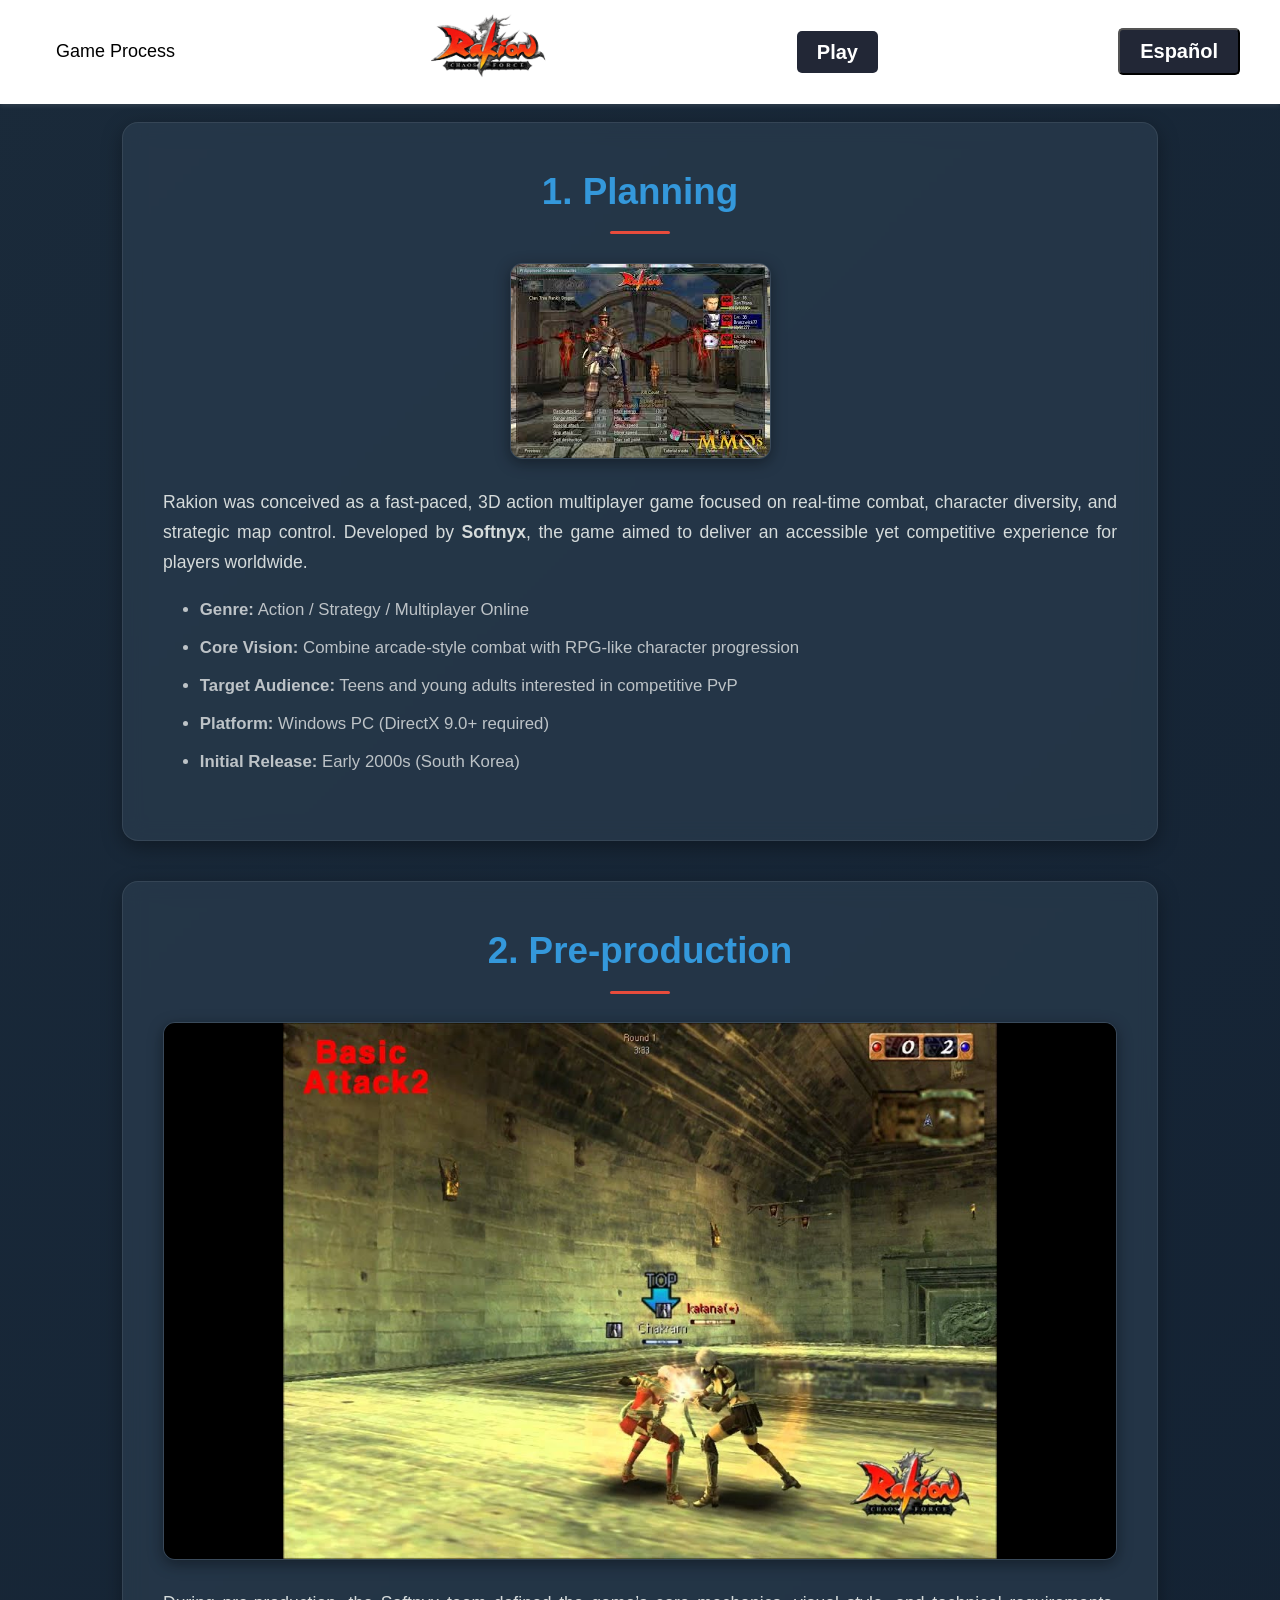
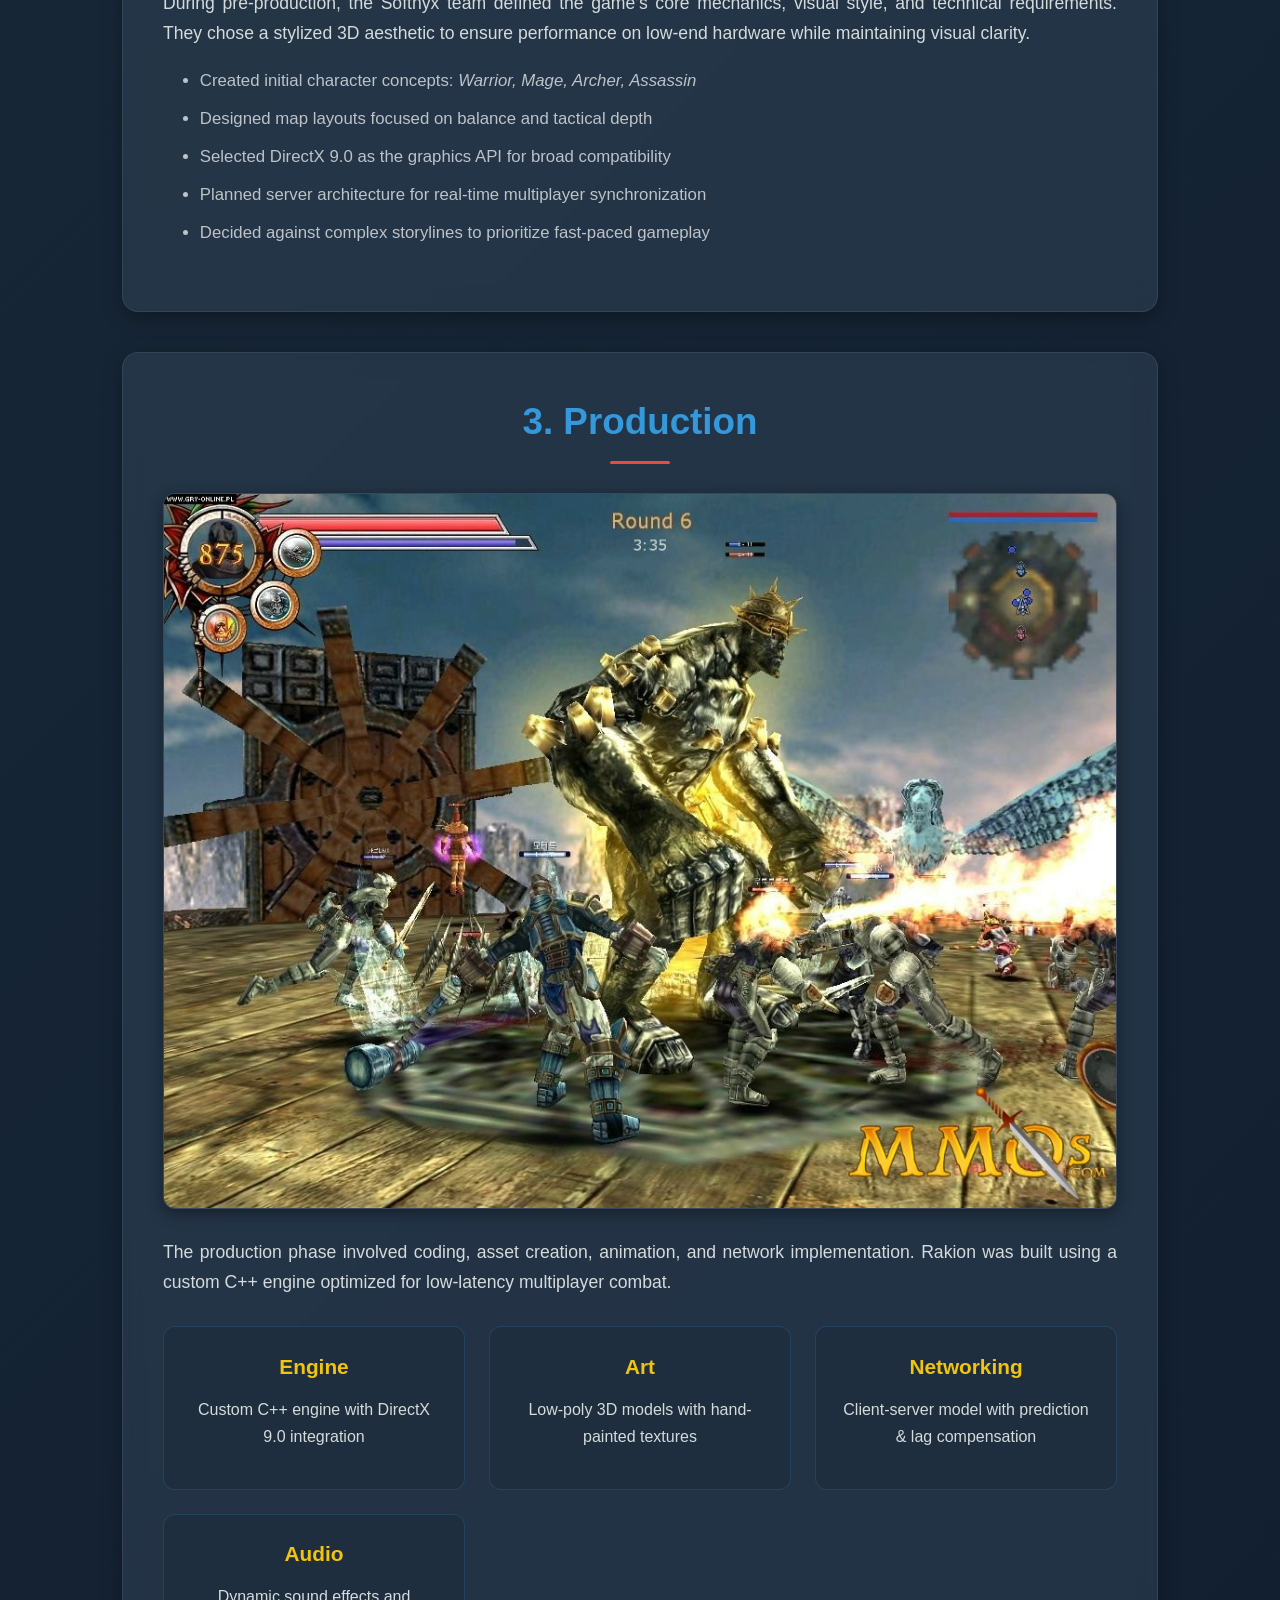
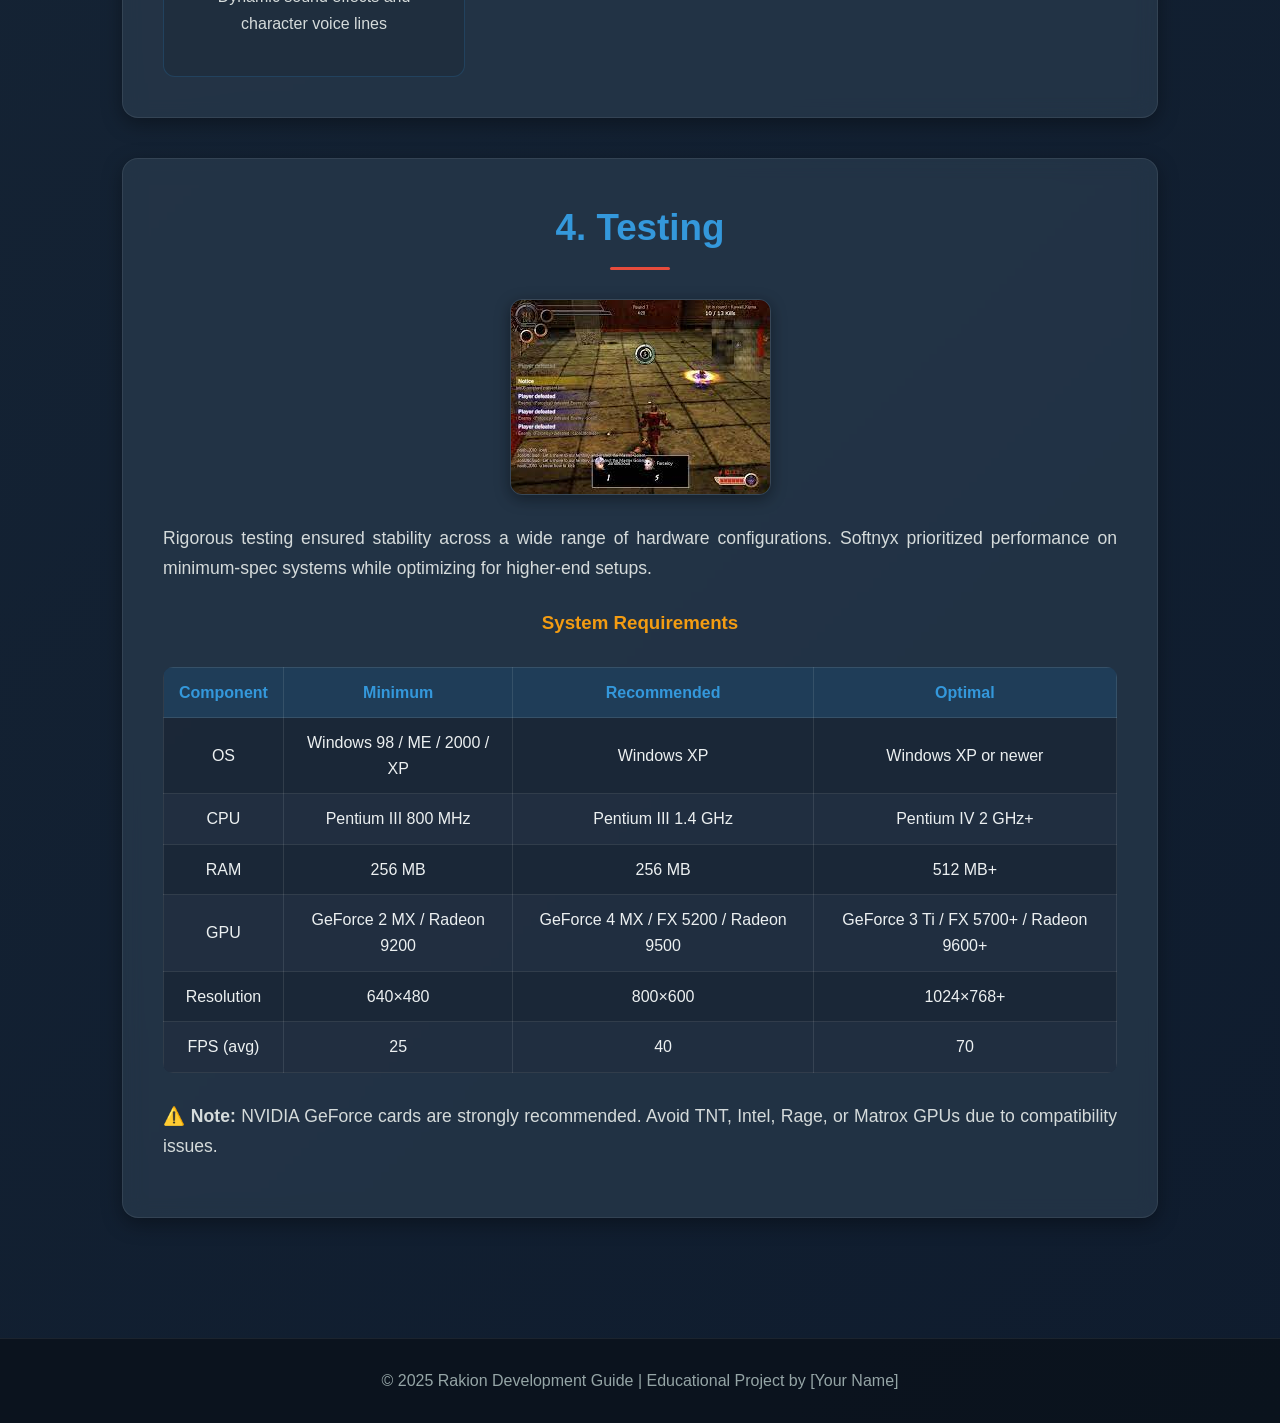
==== index.html @ a1ae02b5 "Enlace de Ingles" ====
<!DOCTYPE html>
<html lang="en">
<head>
    <meta charset="UTF-8" />
    <meta name="viewport" content="width=device-width, initial-scale=1.0" />
    <title>Rakion - Game Development Process</title>
    <link rel="stylesheet" href="css/style.css" />
    <link rel="stylesheet" href="css/nav.css" />
</head>
<body>
    <!-- Navbar will be loaded here -->
    <div id="navbar-container"></div>

    <main>
        <!-- 1. PLANNING -->
        <section id="planning">
            <h2 id="planning-title">1. Planning</h2>
            <img src="images/inicio.jpeg" alt="Rakion Planning Phase" class="section-image">
            <p id="planning-text">
                Rakion was conceived as a fast-paced, 3D action multiplayer game focused on real-time combat, character diversity, and strategic map control. Developed by <strong>Softnyx</strong>, the game aimed to deliver an accessible yet competitive experience for players worldwide.
            </p>
            <ul>
                <li id="genre"><strong>Genre:</strong> Action / Strategy / Multiplayer Online</li>
                <li id="vision"><strong>Core Vision:</strong> Combine arcade-style combat with RPG-like character progression</li>
                <li id="audience"><strong>Target Audience:</strong> Teens and young adults interested in competitive PvP</li>
                <li id="platform"><strong>Platform:</strong> Windows PC (DirectX 9.0+ required)</li>
                <li id="release"><strong>Initial Release:</strong> Early 2000s (South Korea)</li>
            </ul>
        </section>

        <!-- 2. PRE-PRODUCTION -->
        <section id="pre-production">
            <h2 id="preprod-title">2. Pre-production</h2>
            <img src="images/preproduccion.jpg" alt="Rakion Pre-production Art" class="section-image">
            <p id="preprod-text">
                During pre-production, the Softnyx team defined the game’s core mechanics, visual style, and technical requirements. They chose a stylized 3D aesthetic to ensure performance on low-end hardware while maintaining visual clarity.
            </p>
            <ul>
                <li id="preprod-1">Created initial character concepts: <em>Warrior, Mage, Archer, Assassin</em></li>
                <li id="preprod-2">Designed map layouts focused on balance and tactical depth</li>
                <li id="preprod-3">Selected DirectX 9.0 as the graphics API for broad compatibility</li>
                <li id="preprod-4">Planned server architecture for real-time multiplayer synchronization</li>
                <li id="preprod-5">Decided against complex storylines to prioritize fast-paced gameplay</li>
            </ul>
        </section>

        <!-- 3. PRODUCTION -->
        <section id="production">
            <h2 id="production-title">3. Production</h2>
            <img src="images/produccion.jpg" alt="Rakion In-Game Screenshot" class="section-image">
            <p id="production-text">
                The production phase involved coding, asset creation, animation, and network implementation. Rakion was built using a custom C++ engine optimized for low-latency multiplayer combat.
            </p>
            <div class="card-grid">
                <div class="card">
                    <h3 id="engine-title">Engine</h3>
                    <p id="engine-text">Custom C++ engine with DirectX 9.0 integration</p>
                </div>
                <div class="card">
                    <h3 id="art-title">Art</h3>
                    <p id="art-text">Low-poly 3D models with hand-painted textures</p>
                </div>
                <div class="card">
                    <h3 id="net-title">Networking</h3>
                    <p id="net-text">Client-server model with prediction & lag compensation</p>
                </div>
                <div class="card">
                    <h3 id="audio-title">Audio</h3>
                    <p id="audio-text">Dynamic sound effects and character voice lines</p>
                </div>
            </div>
        </section>

        <!-- 4. TESTING -->
        <section id="testing">
            <h2 id="testing-title">4. Testing</h2>
            <img src="images/testing.jpeg" alt="Rakion Testing Phase" class="section-image">
            <p id="testing-text">
                Rigorous testing ensured stability across a wide range of hardware configurations. Softnyx prioritized performance on minimum-spec systems while optimizing for higher-end setups.
            </p>

            <h3 id="sysreq-title" style="text-align: center; margin: 1.5rem 0 1rem; color: #f39c12;">System Requirements</h3>
            <table class="system-table">
                <thead>
                    <tr>
                        <th id="col-component">Component</th>
                        <th id="col-min">Minimum</th>
                        <th id="col-rec">Recommended</th>
                        <th id="col-opt">Optimal</th>
                    </tr>
                </thead>
                <tbody>
                    <tr>
                        <td>OS</td>
                        <td id="os-min">Windows 98 / ME / 2000 / XP</td>
                        <td id="os-rec">Windows XP</td>
                        <td id="os-opt">Windows XP or newer</td>
                    </tr>
                    <tr>
                        <td>CPU</td>
                        <td id="cpu-min">Pentium III 800 MHz</td>
                        <td id="cpu-rec">Pentium III 1.4 GHz</td>
                        <td id="cpu-opt">Pentium IV 2 GHz+</td>
                    </tr>
                    <tr>
                        <td>RAM</td>
                        <td id="ram-min">256 MB</td>
                        <td id="ram-rec">256 MB</td>
                        <td id="ram-opt">512 MB+</td>
                    </tr>
                    <tr>
                        <td>GPU</td>
                        <td id="gpu-min">GeForce 2 MX / Radeon 9200</td>
                        <td id="gpu-rec">GeForce 4 MX / FX 5200 / Radeon 9500</td>
                        <td id="gpu-opt">GeForce 3 Ti / FX 5700+ / Radeon 9600+</td>
                    </tr>
                    <tr>
                        <td>Resolution</td>
                        <td id="res-min">640×480</td>
                        <td id="res-rec">800×600</td>
                        <td id="res-opt">1024×768+</td>
                    </tr>
                    <tr>
                        <td>FPS (avg)</td>
                        <td id="fps-min">25</td>
                        <td id="fps-rec">40</td>
                        <td id="fps-opt">70</td>
                    </tr>
                </tbody>
            </table>

            <p id="note-text" style="margin-top: 1.2rem;">
                ⚠️ <strong>Note:</strong> NVIDIA GeForce cards are strongly recommended. Avoid TNT, Intel, Rage, or Matrox GPUs due to compatibility issues.
            </p>
        </section>
    </main>

    <footer>
        <p id="footer-text">© 2025 Rakion Development Guide | Educational Project by [Your Name]</p>
    </footer>

    <!-- Scripts -->
    <script src="js/load-components.js" defer></script>
    <script src="js/nuevo.js" defer></script>
</body>
</html>
---- css/style.css ----
/* css/style.css */
* {
    margin: 0;
    padding: 0;
    box-sizing: border-box;
}

body {
    font-family: 'Segoe UI', Tahoma, Geneva, Verdana, sans-serif;
    background: linear-gradient(135deg, #1a2a3a 0%, #0f1c2e 100%);
    color: #ecf0f1;
    line-height: 1.6;
    padding-top: 90px; /* Compensa la navbar fija */
}

main {
    max-width: 1100px;
    margin: 0 auto;
    padding: 2rem;
}

/* === Secciones principales === */
section {
    background: rgba(44, 62, 80, 0.65);
    backdrop-filter: blur(10px);
    border-radius: 16px;
    padding: 2.5rem;
    margin-bottom: 2.5rem;
    box-shadow: 0 6px 20px rgba(0, 0, 0, 0.35);
    border: 1px solid rgba(255, 255, 255, 0.08);
    transition: transform 0.3s ease, box-shadow 0.3s ease;
}

section:hover {
    transform: translateY(-6px);
    box-shadow: 0 8px 28px rgba(0, 0, 0, 0.45);
}

section h2 {
    font-size: 2.3rem;
    margin-bottom: 1.5rem;
    color: #3498db;
    text-align: center;
    font-weight: 700;
    position: relative;
}

section h2::after {
    content: '';
    display: block;
    width: 60px;
    height: 3px;
    background: #e74c3c; /* Rojo Rakion */
    margin: 0.6rem auto;
    border-radius: 2px;
}

/* === Texto === */
section p {
    font-size: 1.1rem;
    text-align: justify;
    color: #d5dbdb;
    margin-bottom: 1rem;
    line-height: 1.7;
}

/* === Listas === */
section ul,
section ol {
    margin: 1.2rem 0 1.5rem 1.8rem;
    padding-left: 0.5rem;
}

section li {
    margin-bottom: 0.7rem;
    color: #bdc3c7;
    font-size: 1.05rem;
}

/* === Imágenes dentro de secciones === */
.section-image {
    display: block;
    max-width: 100%;
    height: auto;
    border-radius: 12px;
    margin: 1.8rem auto;
    box-shadow: 0 4px 15px rgba(0, 0, 0, 0.4);
    border: 1px solid rgba(255, 255, 255, 0.1);
}

/* Centrar imágenes en móviles */
@media (max-width: 600px) {
    .section-image {
        margin: 1.5rem 0;
    }
}

/* === Tarjetas (cards) para Testing, Production, etc. === */
.card-grid {
    display: grid;
    grid-template-columns: repeat(auto-fit, minmax(280px, 1fr));
    gap: 1.5rem;
    margin-top: 1.8rem;
}

.card {
    background: rgba(30, 45, 60, 0.7);
    border-radius: 12px;
    padding: 1.4rem;
    text-align: center;
    border: 1px solid rgba(52, 152, 219, 0.2);
    transition: all 0.3s ease;
}

.card:hover {
    transform: scale(1.03);
    background: rgba(35, 52, 70, 0.8);
    border-color: rgba(231, 76, 60, 0.4);
}

.card h3 {
    color: #f1c40f;
    margin-bottom: 0.8rem;
    font-size: 1.3rem;
}

.card p {
    font-size: 1rem;
    text-align: center;
}

/* === Tablas (para System Requirements) === */
.system-table {
    width: 100%;
    border-collapse: collapse;
    margin: 1.8rem 0;
    background: rgba(25, 35, 50, 0.7);
    border-radius: 10px;
    overflow: hidden;
}

.system-table th,
.system-table td {
    padding: 12px 15px;
    text-align: center;
    border: 1px solid rgba(255, 255, 255, 0.1);
}

.system-table th {
    background: rgba(52, 152, 219, 0.2);
    color: #3498db;
    font-weight: 600;
}

.system-table tr:nth-child(even) {
    background: rgba(40, 55, 75, 0.5);
}

/* === Footer === */
footer {
    text-align: center;
    padding: 1.8rem;
    background: rgba(10, 18, 28, 0.9);
    color: #95a5a6;
    margin-top: 3rem;
    border-top: 1px solid rgba(255, 255, 255, 0.07);
    font-size: 1rem;
}

/* === Responsive === */
@media (max-width: 768px) {
    body {
        padding-top: 100px;
    }

    main {
        padding: 1.3rem;
    }

    section {
        padding: 1.8rem;
    }

    section h2 {
        font-size: 1.9rem;
    }

    .card-grid {
        grid-template-columns: 1fr;
    }
}
---- css/nav.css ----
/* css/nav.css */
.navbar {
    display: flex;
    justify-content: space-between;
    align-items: center;
    padding: 0.5rem 2.5rem;
    background-color: #ffffff; /* smoke white */
    color: #585454; /* black text */
    position: fixed;
    top: 0;
    width: 100%;
    z-index: 1000;
    box-sizing: border-box;
    box-shadow: 0 2px 5px rgba(255, 255, 255, 0.1);
}

/* Logo centered, slightly bigger but not too tall */
.navbar .logo img {
    height: 80px;
    width: auto;
    max-width: 160px;
}

/* Dropdown menu on the left */
.dropdown {
    position: relative;
    display: inline-block;
}

.dropbtn {
    background-color: transparent;
    color: #000;
    padding: 10px 16px;
    font-size: 18px;
    border: none;
    cursor: pointer;
    font-weight: 500;
    border-radius: 4px;
    transition: background 0.3s, color 0.3s;
}

.dropbtn:hover {
    background-color: #e0e0e0; /* light gray */
}

/* Dropdown content */
.dropdown-content {
    display: none;
    position: absolute;
    background-color: #d6d6d6; /* medium gray */
    min-width: 200px;
    box-shadow: 0px 8px 16px rgba(0,0,0,0.2);
    z-index: 1001;
    border-radius: 4px;
    top: 100%;
    left: 0;
}

.dropdown-content a {
    color: #000;
    padding: 12px 16px;
    text-decoration: none;
    display: block;
    text-align: left;
    transition: background 0.2s;
}

.dropdown-content a:hover {
    background-color: #bfbfbf; /* darker gray */
}

.dropdown:hover .dropdown-content {
    display: block;
}

/* Play button on the right */
.nav-right .btn-jugar {
    background-color: rgb(34, 39, 54);
    color: rgb(255, 255, 255);
    padding: 10px 20px;
    text-decoration: none;
    font-size: 20px;
    border-radius: 5px;
    font-weight: bold;
    transition: all 0.3s;
}

.nav-right .btn-jugar:hover {
    background-color: rgb(199, 214, 144);
    color: black;
    text-decoration: none;
}

/* Prevent content from being hidden under the fixed navbar */
body {
    padding-top: 90px; /* Adjusted to fit new logo height */
}
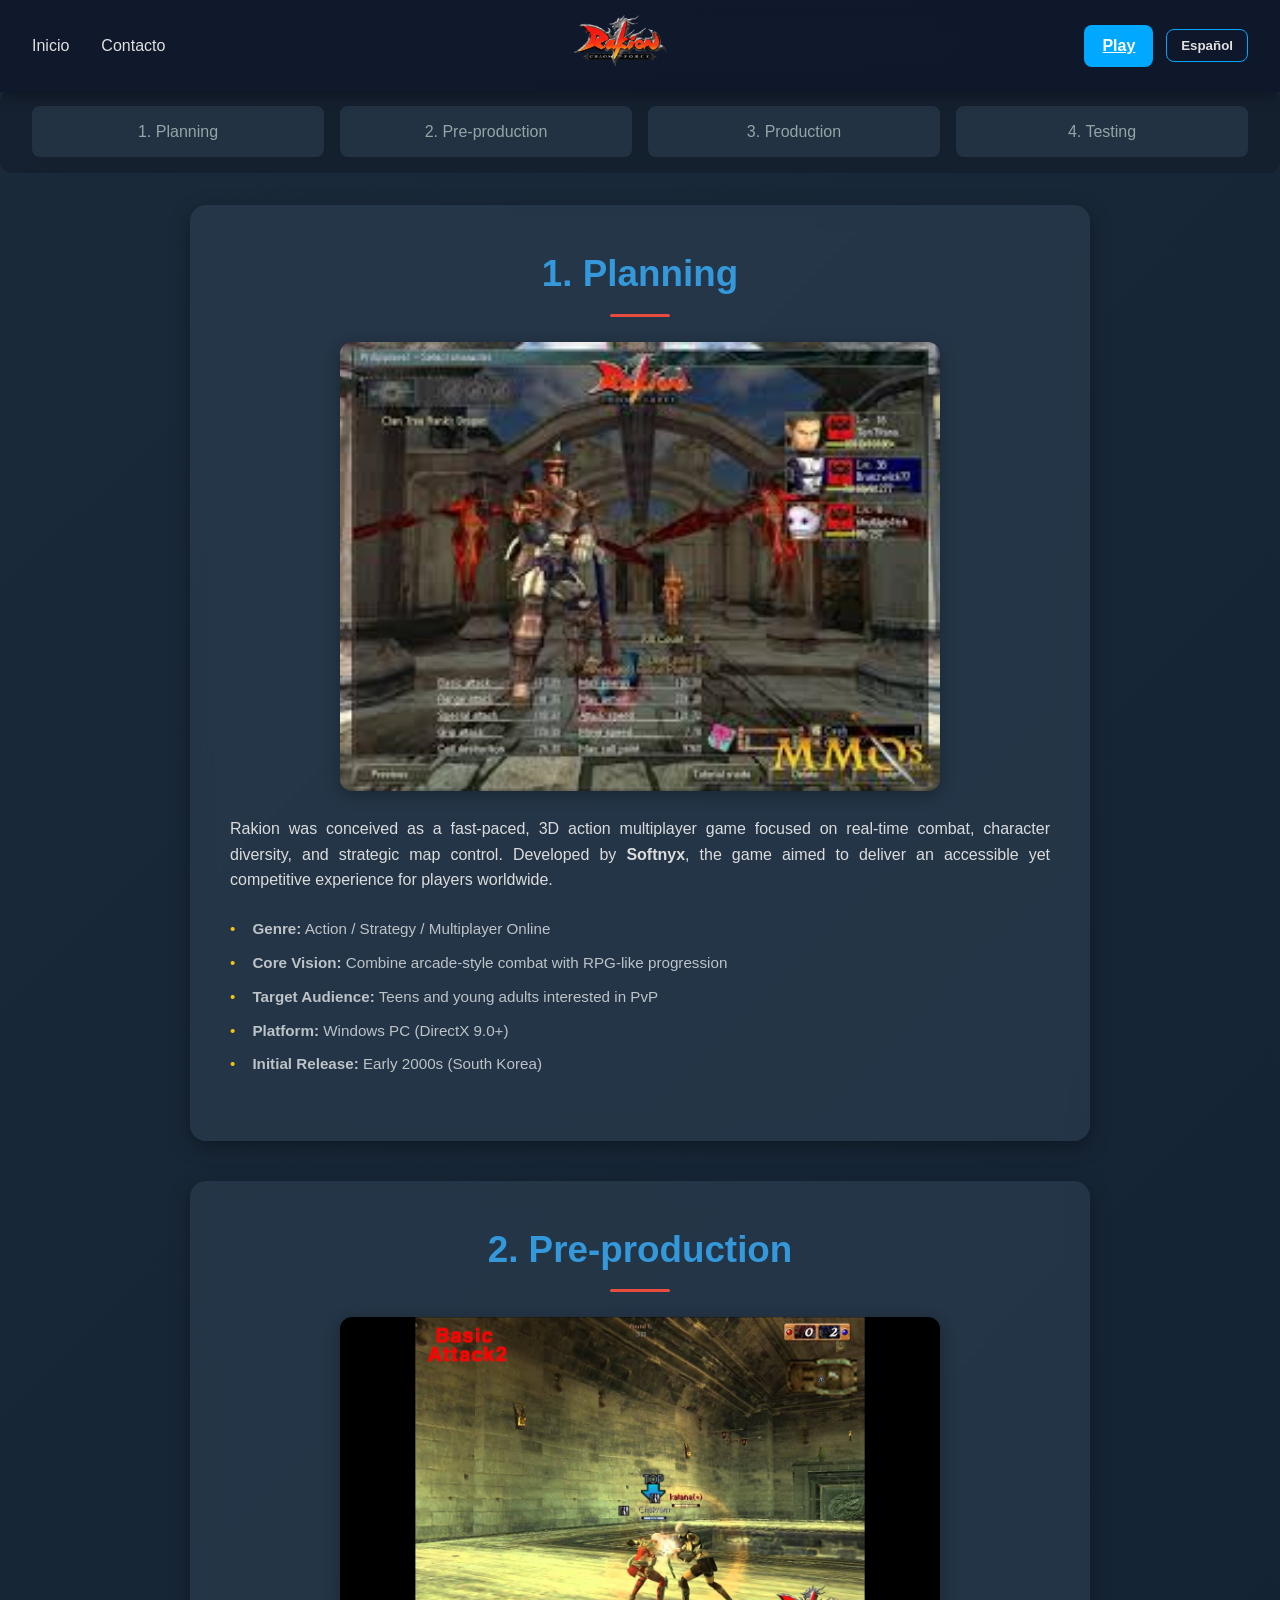
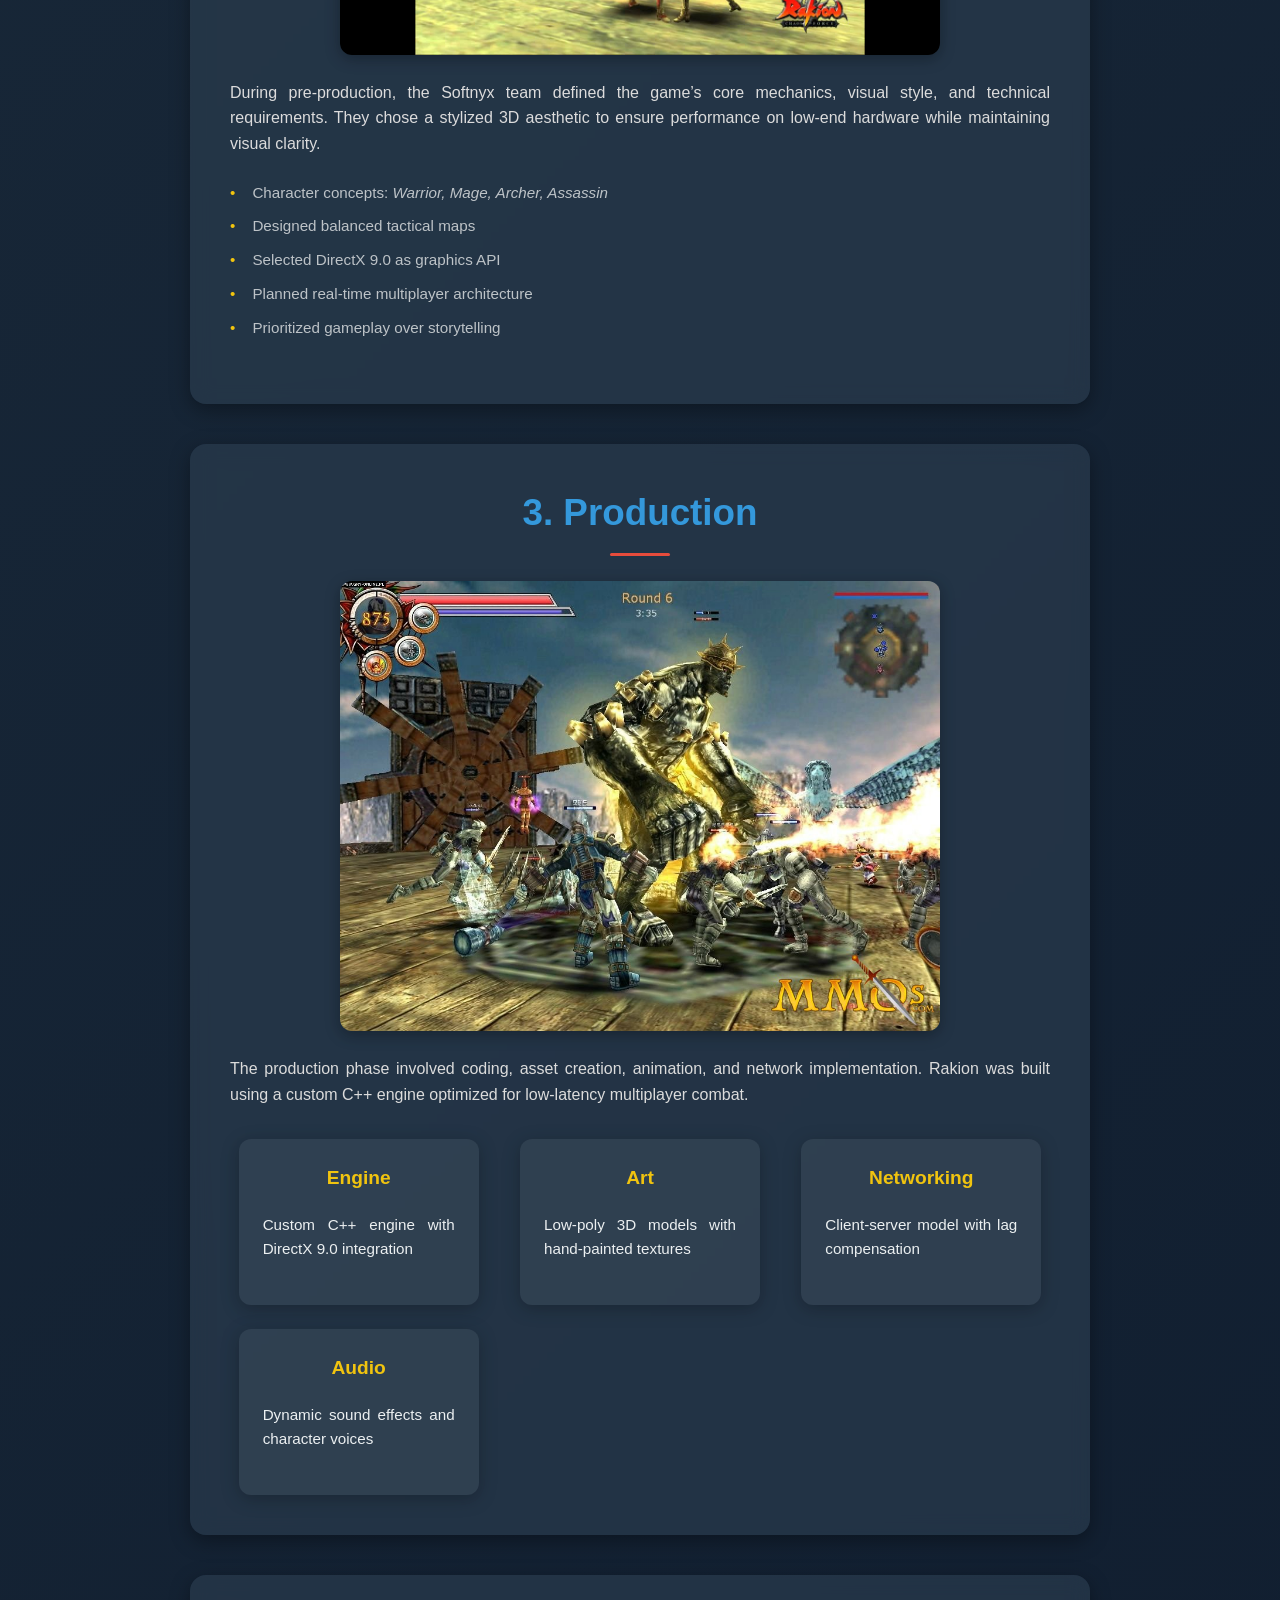
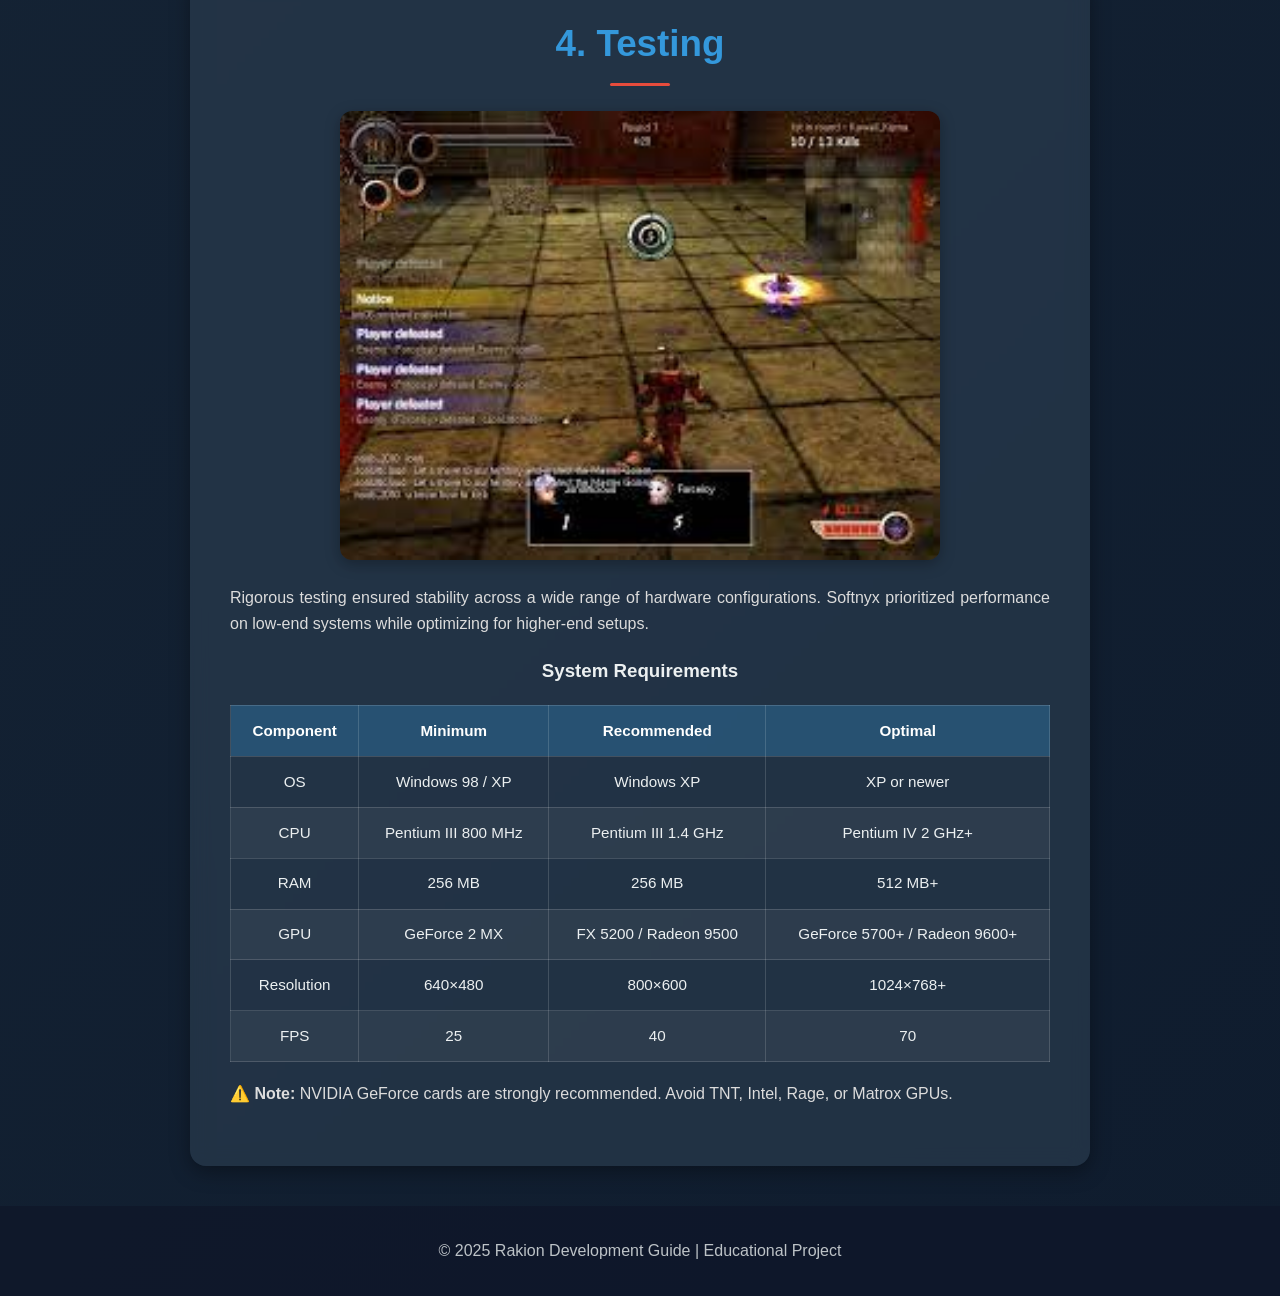
==== commit 0718cda1: "Actualización: se agregaron nuevos archivos y mejoras en la navbar y traducción" ====
--- a/index.html
+++ b/index.html
@@ -1,146 +1,158 @@
 <!DOCTYPE html>
 <html lang="en">
 <head>
-    <meta charset="UTF-8" />
-    <meta name="viewport" content="width=device-width, initial-scale=1.0" />
-    <title>Rakion - Game Development Process</title>
-    <link rel="stylesheet" href="css/style.css" />
-    <link rel="stylesheet" href="css/nav.css" />
+  <meta charset="UTF-8" />
+  <meta name="viewport" content="width=device-width, initial-scale=1.0" />
+  <title>Rakion - Game Development Process</title>
+  <link rel="stylesheet" href="css/nav.css" />
+  <link rel="stylesheet" href="css/style.css" />
 </head>
 <body>
-    <!-- Navbar will be loaded here -->
-    <div id="navbar-container"></div>
+  <!-- Navbar cargada dinámicamente -->
+  <div id="navbar-container"></div>
 
-    <main>
-        <!-- 1. PLANNING -->
-        <section id="planning">
-            <h2 id="planning-title">1. Planning</h2>
-            <img src="images/inicio.jpeg" alt="Rakion Planning Phase" class="section-image">
-            <p id="planning-text">
-                Rakion was conceived as a fast-paced, 3D action multiplayer game focused on real-time combat, character diversity, and strategic map control. Developed by <strong>Softnyx</strong>, the game aimed to deliver an accessible yet competitive experience for players worldwide.
-            </p>
-            <ul>
-                <li id="genre"><strong>Genre:</strong> Action / Strategy / Multiplayer Online</li>
-                <li id="vision"><strong>Core Vision:</strong> Combine arcade-style combat with RPG-like character progression</li>
-                <li id="audience"><strong>Target Audience:</strong> Teens and young adults interested in competitive PvP</li>
-                <li id="platform"><strong>Platform:</strong> Windows PC (DirectX 9.0+ required)</li>
-                <li id="release"><strong>Initial Release:</strong> Early 2000s (South Korea)</li>
-            </ul>
-        </section>
+  <main>
+    <!-- TIMELINE -->
+    <div class="timeline">
+      <div class="step" data-target="#planning">1. Planning</div>
+      <div class="step" data-target="#pre-production">2. Pre-production</div>
+      <div class="step" data-target="#production">3. Production</div>
+      <div class="step" data-target="#testing">4. Testing</div>
+    </div>
 
-        <!-- 2. PRE-PRODUCTION -->
-        <section id="pre-production">
-            <h2 id="preprod-title">2. Pre-production</h2>
-            <img src="images/preproduccion.jpg" alt="Rakion Pre-production Art" class="section-image">
-            <p id="preprod-text">
-                During pre-production, the Softnyx team defined the game’s core mechanics, visual style, and technical requirements. They chose a stylized 3D aesthetic to ensure performance on low-end hardware while maintaining visual clarity.
-            </p>
-            <ul>
-                <li id="preprod-1">Created initial character concepts: <em>Warrior, Mage, Archer, Assassin</em></li>
-                <li id="preprod-2">Designed map layouts focused on balance and tactical depth</li>
-                <li id="preprod-3">Selected DirectX 9.0 as the graphics API for broad compatibility</li>
-                <li id="preprod-4">Planned server architecture for real-time multiplayer synchronization</li>
-                <li id="preprod-5">Decided against complex storylines to prioritize fast-paced gameplay</li>
-            </ul>
-        </section>
+    <!-- 1. PLANNING -->
+    <section id="planning">
+      <h2 id="planning-title">1. Planning</h2>
+      <img src="images/inicio.jpeg" alt="Rakion Planning Phase" class="section-image">
+      <p id="planning-text">
+        Rakion was conceived as a fast-paced, 3D action multiplayer game focused on real-time combat,
+        character diversity, and strategic map control. Developed by <strong>Softnyx</strong>, the game
+        aimed to deliver an accessible yet competitive experience for players worldwide.
+      </p>
+      <ul>
+        <li id="genre"><strong>Genre:</strong> Action / Strategy / Multiplayer Online</li>
+        <li id="vision"><strong>Core Vision:</strong> Combine arcade-style combat with RPG-like progression</li>
+        <li id="audience"><strong>Target Audience:</strong> Teens and young adults interested in PvP</li>
+        <li id="platform"><strong>Platform:</strong> Windows PC (DirectX 9.0+)</li>
+        <li id="release"><strong>Initial Release:</strong> Early 2000s (South Korea)</li>
+      </ul>
+    </section>
 
-        <!-- 3. PRODUCTION -->
-        <section id="production">
-            <h2 id="production-title">3. Production</h2>
-            <img src="images/produccion.jpg" alt="Rakion In-Game Screenshot" class="section-image">
-            <p id="production-text">
-                The production phase involved coding, asset creation, animation, and network implementation. Rakion was built using a custom C++ engine optimized for low-latency multiplayer combat.
-            </p>
-            <div class="card-grid">
-                <div class="card">
-                    <h3 id="engine-title">Engine</h3>
-                    <p id="engine-text">Custom C++ engine with DirectX 9.0 integration</p>
-                </div>
-                <div class="card">
-                    <h3 id="art-title">Art</h3>
-                    <p id="art-text">Low-poly 3D models with hand-painted textures</p>
-                </div>
-                <div class="card">
-                    <h3 id="net-title">Networking</h3>
-                    <p id="net-text">Client-server model with prediction & lag compensation</p>
-                </div>
-                <div class="card">
-                    <h3 id="audio-title">Audio</h3>
-                    <p id="audio-text">Dynamic sound effects and character voice lines</p>
-                </div>
-            </div>
-        </section>
+    <!-- 2. PRE-PRODUCTION -->
+    <section id="pre-production">
+      <h2 id="preprod-title">2. Pre-production</h2>
+      <img src="images/preproduccion.jpg" alt="Rakion Pre-production Art" class="section-image">
+      <p id="preprod-text">
+        During pre-production, the Softnyx team defined the game’s core mechanics, visual style,
+        and technical requirements. They chose a stylized 3D aesthetic to ensure performance
+        on low-end hardware while maintaining visual clarity.
+      </p>
+      <ul>
+        <li id="preprod-1">Character concepts: <em>Warrior, Mage, Archer, Assassin</em></li>
+        <li id="preprod-2">Designed balanced tactical maps</li>
+        <li id="preprod-3">Selected DirectX 9.0 as graphics API</li>
+        <li id="preprod-4">Planned real-time multiplayer architecture</li>
+        <li id="preprod-5">Prioritized gameplay over storytelling</li>
+      </ul>
+    </section>
 
-        <!-- 4. TESTING -->
-        <section id="testing">
-            <h2 id="testing-title">4. Testing</h2>
-            <img src="images/testing.jpeg" alt="Rakion Testing Phase" class="section-image">
-            <p id="testing-text">
-                Rigorous testing ensured stability across a wide range of hardware configurations. Softnyx prioritized performance on minimum-spec systems while optimizing for higher-end setups.
-            </p>
+    <!-- 3. PRODUCTION -->
+    <section id="production">
+      <h2 id="production-title">3. Production</h2>
+      <img src="images/produccion.jpg" alt="Rakion In-Game Screenshot" class="section-image">
+      <p id="production-text">
+        The production phase involved coding, asset creation, animation, and network implementation.
+        Rakion was built using a custom C++ engine optimized for low-latency multiplayer combat.
+      </p>
+      <div class="card-grid">
+        <div class="card">
+          <h3 id="engine-title">Engine</h3>
+          <p id="engine-text">Custom C++ engine with DirectX 9.0 integration</p>
+        </div>
+        <div class="card">
+          <h3 id="art-title">Art</h3>
+          <p id="art-text">Low-poly 3D models with hand-painted textures</p>
+        </div>
+        <div class="card">
+          <h3 id="net-title">Networking</h3>
+          <p id="net-text">Client-server model with lag compensation</p>
+        </div>
+        <div class="card">
+          <h3 id="audio-title">Audio</h3>
+          <p id="audio-text">Dynamic sound effects and character voices</p>
+        </div>
+      </div>
+    </section>
 
-            <h3 id="sysreq-title" style="text-align: center; margin: 1.5rem 0 1rem; color: #f39c12;">System Requirements</h3>
-            <table class="system-table">
-                <thead>
-                    <tr>
-                        <th id="col-component">Component</th>
-                        <th id="col-min">Minimum</th>
-                        <th id="col-rec">Recommended</th>
-                        <th id="col-opt">Optimal</th>
-                    </tr>
-                </thead>
-                <tbody>
-                    <tr>
-                        <td>OS</td>
-                        <td id="os-min">Windows 98 / ME / 2000 / XP</td>
-                        <td id="os-rec">Windows XP</td>
-                        <td id="os-opt">Windows XP or newer</td>
-                    </tr>
-                    <tr>
-                        <td>CPU</td>
-                        <td id="cpu-min">Pentium III 800 MHz</td>
-                        <td id="cpu-rec">Pentium III 1.4 GHz</td>
-                        <td id="cpu-opt">Pentium IV 2 GHz+</td>
-                    </tr>
-                    <tr>
-                        <td>RAM</td>
-                        <td id="ram-min">256 MB</td>
-                        <td id="ram-rec">256 MB</td>
-                        <td id="ram-opt">512 MB+</td>
-                    </tr>
-                    <tr>
-                        <td>GPU</td>
-                        <td id="gpu-min">GeForce 2 MX / Radeon 9200</td>
-                        <td id="gpu-rec">GeForce 4 MX / FX 5200 / Radeon 9500</td>
-                        <td id="gpu-opt">GeForce 3 Ti / FX 5700+ / Radeon 9600+</td>
-                    </tr>
-                    <tr>
-                        <td>Resolution</td>
-                        <td id="res-min">640×480</td>
-                        <td id="res-rec">800×600</td>
-                        <td id="res-opt">1024×768+</td>
-                    </tr>
-                    <tr>
-                        <td>FPS (avg)</td>
-                        <td id="fps-min">25</td>
-                        <td id="fps-rec">40</td>
-                        <td id="fps-opt">70</td>
-                    </tr>
-                </tbody>
-            </table>
+    <!-- 4. TESTING -->
+    <section id="testing">
+      <h2 id="testing-title">4. Testing</h2>
+      <img src="images/testing.jpeg" alt="Rakion Testing Phase" class="section-image">
+      <p id="testing-text">
+        Rigorous testing ensured stability across a wide range of hardware configurations.
+        Softnyx prioritized performance on low-end systems while optimizing for higher-end setups.
+      </p>
 
-            <p id="note-text" style="margin-top: 1.2rem;">
-                ⚠️ <strong>Note:</strong> NVIDIA GeForce cards are strongly recommended. Avoid TNT, Intel, Rage, or Matrox GPUs due to compatibility issues.
-            </p>
-        </section>
-    </main>
+      <h3 id="sysreq-title">System Requirements</h3>
+      <table class="system-table">
+        <thead>
+          <tr>
+            <th id="col-component">Component</th>
+            <th id="col-min">Minimum</th>
+            <th id="col-rec">Recommended</th>
+            <th id="col-opt">Optimal</th>
+          </tr>
+        </thead>
+        <tbody>
+          <tr><td>OS</td><td>Windows 98 / XP</td><td>Windows XP</td><td>XP or newer</td></tr>
+          <tr><td>CPU</td><td>Pentium III 800 MHz</td><td>Pentium III 1.4 GHz</td><td>Pentium IV 2 GHz+</td></tr>
+          <tr><td>RAM</td><td>256 MB</td><td>256 MB</td><td>512 MB+</td></tr>
+          <tr><td>GPU</td><td>GeForce 2 MX</td><td>FX 5200 / Radeon 9500</td><td>GeForce 5700+ / Radeon 9600+</td></tr>
+          <tr><td>Resolution</td><td>640×480</td><td>800×600</td><td>1024×768+</td></tr>
+          <tr><td>FPS</td><td>25</td><td>40</td><td>70</td></tr>
+        </tbody>
+      </table>
 
-    <footer>
-        <p id="footer-text">© 2025 Rakion Development Guide | Educational Project by [Your Name]</p>
-    </footer>
+      <p id="note-text">
+        ⚠️ <strong>Note:</strong> NVIDIA GeForce cards are strongly recommended. Avoid TNT, Intel, Rage, or Matrox GPUs.
+      </p>
+    </section>
+  </main>
 
-    <!-- Scripts -->
-    <script src="js/load-components.js" defer></script>
-    <script src="js/nuevo.js" defer></script>
+  <footer>
+    <p id="footer-text">© 2025 Rakion Development Guide | Educational Project</p>
+  </footer>
+
+  <!-- Scripts -->
+  <script src="js/timeline-scroll.js" defer></script>
+
+  <!-- Carga del navbar -->
+  <script>
+    document.addEventListener("DOMContentLoaded", () => {
+      fetch("nav.html")
+        .then(res => res.text())
+        .then(html => {
+          document.getElementById("navbar-container").innerHTML = html;
+          // 🔥 Importante: lanzar evento personalizado
+          document.dispatchEvent(new Event("navbarLoaded"));
+        })
+        .then(() => {
+          document.querySelectorAll(".step").forEach(step => {
+            step.addEventListener("click", () => {
+              const target = document.querySelector(step.dataset.target);
+              if (target) {
+                window.scrollTo({
+                  top: target.offsetTop - 80,
+                  behavior: "smooth"
+                });
+              }
+            });
+          });
+        });
+    });
+  </script>
+
+  <!-- Traductor -->
+  <script src="js/nuevo.js" defer></script>
 </body>
 </html>
--- a/css/nav.css
+++ b/css/nav.css
@@ -1,97 +1,80 @@
-/* css/nav.css */
 .navbar {
     display: flex;
     justify-content: space-between;
     align-items: center;
-    padding: 0.5rem 2.5rem;
-    background-color: #ffffff; /* smoke white */
-    color: #585454; /* black text */
+    padding: 0.6rem 2rem;
+    background-color: rgba(15, 23, 42, 0.85);
+    backdrop-filter: blur(12px);
     position: fixed;
     top: 0;
     width: 100%;
     z-index: 1000;
-    box-sizing: border-box;
-    box-shadow: 0 2px 5px rgba(255, 255, 255, 0.1);
+    box-shadow: 0 2px 15px rgba(0, 0, 0, 0.4);
 }
 
-/* Logo centered, slightly bigger but not too tall */
-.navbar .logo img {
-    height: 80px;
+.logo img {
+    height: 65px;
     width: auto;
-    max-width: 160px;
 }
 
-/* Dropdown menu on the left */
-.dropdown {
-    position: relative;
-    display: inline-block;
+.nav-links {
+    display: flex;
+    gap: 2rem;
+    list-style: none;
 }
 
-.dropbtn {
-    background-color: transparent;
-    color: #000;
-    padding: 10px 16px;
-    font-size: 18px;
-    border: none;
-    cursor: pointer;
+.nav-links a {
+    color: #e0e0e0;
+    text-decoration: none;
     font-weight: 500;
-    border-radius: 4px;
-    transition: background 0.3s, color 0.3s;
+    font-size: 1rem;
+    transition: color 0.3s ease;
 }
 
-.dropbtn:hover {
-    background-color: #e0e0e0; /* light gray */
+.nav-links a:hover {
+    color: #00a8ff;
 }
 
-/* Dropdown content */
-.dropdown-content {
-    display: none;
-    position: absolute;
-    background-color: #d6d6d6; /* medium gray */
-    min-width: 200px;
-    box-shadow: 0px 8px 16px rgba(0,0,0,0.2);
-    z-index: 1001;
-    border-radius: 4px;
-    top: 100%;
-    left: 0;
+.nav-right {
+    display: flex;
+    align-items: center;
+    gap: 0.8rem;
 }
 
-.dropdown-content a {
-    color: #000;
-    padding: 12px 16px;
-    text-decoration: none;
-    display: block;
-    text-align: left;
-    transition: background 0.2s;
+.btn-jugar {
+    background-color: #00a8ff;
+    color: #fff;
+    padding: 8px 18px;
+    border: none;
+    border-radius: 8px;
+    font-weight: 600;
+    cursor: pointer;
+    transition: background 0.3s ease, transform 0.3s ease;
 }
 
-.dropdown-content a:hover {
-    background-color: #bfbfbf; /* darker gray */
+.btn-jugar:hover {
+    background-color: #f1c40f;
+    color: #000;
+    transform: translateY(-2px);
 }
 
-.dropdown:hover .dropdown-content {
-    display: block;
+/* Botón de idioma */
+.btn-lang {
+    background: transparent;
+    border: 1.5px solid #00a8ff;
+    color: #e0e0e0;
+    padding: 8px 14px;
+    border-radius: 8px;
+    font-weight: 600;
+    cursor: pointer;
+    transition: all 0.3s ease;
 }
 
-/* Play button on the right */
-.nav-right .btn-jugar {
-    background-color: rgb(34, 39, 54);
-    color: rgb(255, 255, 255);
-    padding: 10px 20px;
-    text-decoration: none;
-    font-size: 20px;
-    border-radius: 5px;
-    font-weight: bold;
-    transition: all 0.3s;
+.btn-lang:hover {
+    background-color: #00a8ff;
+    color: #000;
 }
 
-.nav-right .btn-jugar:hover {
-    background-color: rgb(199, 214, 144);
-    color: black;
-    text-decoration: none;
+body {
+    padding-top: 90px;
 }
-
-/* Prevent content from being hidden under the fixed navbar */
-body {
-    padding-top: 90px; /* Adjusted to fit new logo height */
-}
--- a/css/style.css
+++ b/css/style.css
@@ -1,8 +1,8 @@
-/* css/style.css */
-* {
-    margin: 0;
-    padding: 0;
-    box-sizing: border-box;
+/* === BASE === */
+* { 
+    margin: 0; 
+    padding: 0; 
+    box-sizing: border-box; 
 }
 
 body {
@@ -10,16 +10,39 @@
     background: linear-gradient(135deg, #1a2a3a 0%, #0f1c2e 100%);
     color: #ecf0f1;
     line-height: 1.6;
-    padding-top: 90px; /* Compensa la navbar fija */
-}
-
-main {
-    max-width: 1100px;
-    margin: 0 auto;
-    padding: 2rem;
-}
-
-/* === Secciones principales === */
+    scroll-behavior: smooth;
+    padding-top: 90px;
+}
+
+/* === TIMELINE === */
+.timeline {
+    display: flex;
+    justify-content: space-between;
+    gap: 1rem;
+    background: rgba(20, 30, 45, 0.8);
+    border-radius: 12px;
+    padding: 1rem 2rem;
+    margin-bottom: 2rem;
+}
+
+.timeline .step {
+    flex: 1;
+    text-align: center;
+    background: rgba(44, 62, 80, 0.6);
+    padding: 0.8rem;
+    border-radius: 8px;
+    color: #95a5a6;
+    transition: all 0.3s;
+}
+
+.timeline .step.active, 
+.timeline .step:hover {
+    background: #3498db;
+    color: #fff;
+    transform: scale(1.05);
+}
+
+/* === SECTION CONTAINER === */
 section {
     background: rgba(44, 62, 80, 0.65);
     backdrop-filter: blur(10px);
@@ -27,22 +50,29 @@
     padding: 2.5rem;
     margin-bottom: 2.5rem;
     box-shadow: 0 6px 20px rgba(0, 0, 0, 0.35);
-    border: 1px solid rgba(255, 255, 255, 0.08);
-    transition: transform 0.3s ease, box-shadow 0.3s ease;
-}
-
-section:hover {
-    transform: translateY(-6px);
-    box-shadow: 0 8px 28px rgba(0, 0, 0, 0.45);
-}
-
+    opacity: 0;
+    transform: translateY(30px);
+    animation: fadeUp 0.8s forwards;
+    text-align: center;
+    max-width: 900px;
+    margin-left: auto;
+    margin-right: auto;
+}
+
+@keyframes fadeUp {
+    to {
+        opacity: 1;
+        transform: translateY(0);
+    }
+}
+
+/* === TITULOS === */
 section h2 {
     font-size: 2.3rem;
-    margin-bottom: 1.5rem;
     color: #3498db;
     text-align: center;
     font-weight: 700;
-    position: relative;
+    margin-bottom: 1rem;
 }
 
 section h2::after {
@@ -50,142 +80,182 @@
     display: block;
     width: 60px;
     height: 3px;
-    background: #e74c3c; /* Rojo Rakion */
+    background: #e74c3c;
     margin: 0.6rem auto;
     border-radius: 2px;
 }
 
-/* === Texto === */
-section p {
-    font-size: 1.1rem;
-    text-align: justify;
-    color: #d5dbdb;
-    margin-bottom: 1rem;
-    line-height: 1.7;
-}
-
-/* === Listas === */
-section ul,
-section ol {
-    margin: 1.2rem 0 1.5rem 1.8rem;
-    padding-left: 0.5rem;
-}
-
-section li {
-    margin-bottom: 0.7rem;
-    color: #bdc3c7;
-    font-size: 1.05rem;
-}
-
-/* === Imágenes dentro de secciones === */
+/* === IMÁGENES === */
 .section-image {
     display: block;
-    max-width: 100%;
+    margin: 25px auto;
+    max-width: 600px;
+    width: 90%;
     height: auto;
     border-radius: 12px;
-    margin: 1.8rem auto;
-    box-shadow: 0 4px 15px rgba(0, 0, 0, 0.4);
-    border: 1px solid rgba(255, 255, 255, 0.1);
-}
-
-/* Centrar imágenes en móviles */
-@media (max-width: 600px) {
-    .section-image {
-        margin: 1.5rem 0;
-    }
-}
-
-/* === Tarjetas (cards) para Testing, Production, etc. === */
+    box-shadow: 0 4px 15px rgba(0, 0, 0, 0.3);
+    transition: transform 0.4s ease, box-shadow 0.4s ease;
+    opacity: 0;
+    transform: translateY(20px);
+    animation: fadeUpImage 0.9s forwards;
+}
+
+.section-image:hover {
+    transform: scale(1.03);
+    box-shadow: 0 8px 25px rgba(0, 0, 0, 0.45);
+}
+
+@keyframes fadeUpImage {
+    to {
+        opacity: 1;
+        transform: translateY(0);
+    }
+}
+
+/* === TEXTOS === */
+section p {
+    font-size: 1rem;
+    color: #dcdcdc;
+    margin: 1.2rem 0;
+    text-align: justify;
+}
+
+section ul {
+    list-style: none;
+    padding: 0;
+    margin: 1.5rem 0;
+    text-align: left;
+}
+
+section ul li {
+    margin-bottom: 0.6rem;
+    padding-left: 1.4rem;
+    position: relative;
+    font-size: 0.95rem;
+    color: #bdc3c7;
+}
+
+section ul li::before {
+    content: "•";
+    color: #f1c40f;
+    position: absolute;
+    left: 0;
+}
+
+/* === PRODUCCIÓN (MEJORADA) === */
 .card-grid {
     display: grid;
-    grid-template-columns: repeat(auto-fit, minmax(280px, 1fr));
+    grid-template-columns: repeat(auto-fit, minmax(220px, 1fr));
     gap: 1.5rem;
-    margin-top: 1.8rem;
+    margin-top: 2rem;
+    justify-items: center;
 }
 
 .card {
-    background: rgba(30, 45, 60, 0.7);
+    background: rgba(255, 255, 255, 0.06);
+    padding: 1.5rem;
     border-radius: 12px;
-    padding: 1.4rem;
-    text-align: center;
-    border: 1px solid rgba(52, 152, 219, 0.2);
-    transition: all 0.3s ease;
+    box-shadow: 0 4px 18px rgba(0, 0, 0, 0.25);
+    width: 100%;
+    max-width: 240px;
+    text-align: center;
+    transition: transform 0.3s ease, box-shadow 0.3s ease;
 }
 
 .card:hover {
-    transform: scale(1.03);
-    background: rgba(35, 52, 70, 0.8);
-    border-color: rgba(231, 76, 60, 0.4);
+    transform: translateY(-8px);
+    box-shadow: 0 6px 25px rgba(0, 0, 0, 0.4);
+    background: rgba(52, 152, 219, 0.1);
 }
 
 .card h3 {
     color: #f1c40f;
+    font-size: 1.2rem;
     margin-bottom: 0.8rem;
-    font-size: 1.3rem;
 }
 
 .card p {
-    font-size: 1rem;
-    text-align: center;
-}
-
-/* === Tablas (para System Requirements) === */
+    color: #ecf0f1;
+    font-size: 0.95rem;
+}
+
+/* === TABLAS === */
 .system-table {
     width: 100%;
     border-collapse: collapse;
-    margin: 1.8rem 0;
-    background: rgba(25, 35, 50, 0.7);
-    border-radius: 10px;
-    overflow: hidden;
-}
-
-.system-table th,
-.system-table td {
-    padding: 12px 15px;
-    text-align: center;
-    border: 1px solid rgba(255, 255, 255, 0.1);
+    margin-top: 1.2rem;
+    font-size: 0.95rem;
+}
+
+.system-table th, .system-table td {
+    border: 1px solid rgba(255, 255, 255, 0.15);
+    padding: 0.8rem;
+    text-align: center;
 }
 
 .system-table th {
-    background: rgba(52, 152, 219, 0.2);
-    color: #3498db;
-    font-weight: 600;
+    background: rgba(52, 152, 219, 0.3);
+    color: #fff;
 }
 
 .system-table tr:nth-child(even) {
-    background: rgba(40, 55, 75, 0.5);
-}
-
-/* === Footer === */
+    background: rgba(255, 255, 255, 0.05);
+}
+
+/* === CUADRO DE RESUMEN === */
+.summary {
+    margin-top: 1.2rem;
+    background: rgba(255, 255, 255, 0.05);
+    border-left: 4px solid #f1c40f;
+    padding: 0.8rem 1rem;
+    border-radius: 8px;
+    font-size: 0.95rem;
+}
+
+/* === FOOTER === */
 footer {
     text-align: center;
-    padding: 1.8rem;
-    background: rgba(10, 18, 28, 0.9);
-    color: #95a5a6;
-    margin-top: 3rem;
-    border-top: 1px solid rgba(255, 255, 255, 0.07);
-    font-size: 1rem;
-}
-
-/* === Responsive === */
+    padding: 2rem 0;
+    color: #bdc3c7;
+    background: rgba(15, 23, 42, 0.85);
+}
+
+footer .footer-links {
+    margin-top: 0.5rem;
+}
+
+footer .footer-links a {
+    color: #bdc3c7;
+    text-decoration: none;
+    font-size: 0.9rem;
+}
+
+footer .footer-links a:hover {
+    color: #f1c40f;
+}
+
+/* === RESPONSIVE === */
 @media (max-width: 768px) {
-    body {
-        padding-top: 100px;
-    }
-
-    main {
-        padding: 1.3rem;
-    }
-
     section {
-        padding: 1.8rem;
+        padding: 1.5rem;
+    }
+
+    .section-image {
+        max-width: 95%;
     }
 
     section h2 {
-        font-size: 1.9rem;
-    }
-
+        font-size: 1.8rem;
+    }
+
+    .card-grid {
+        grid-template-columns: 1fr 1fr;
+        gap: 1rem;
+    }
+}
+
+@media (max-width: 480px) {
     .card-grid {
         grid-template-columns: 1fr;
     }
-}+}
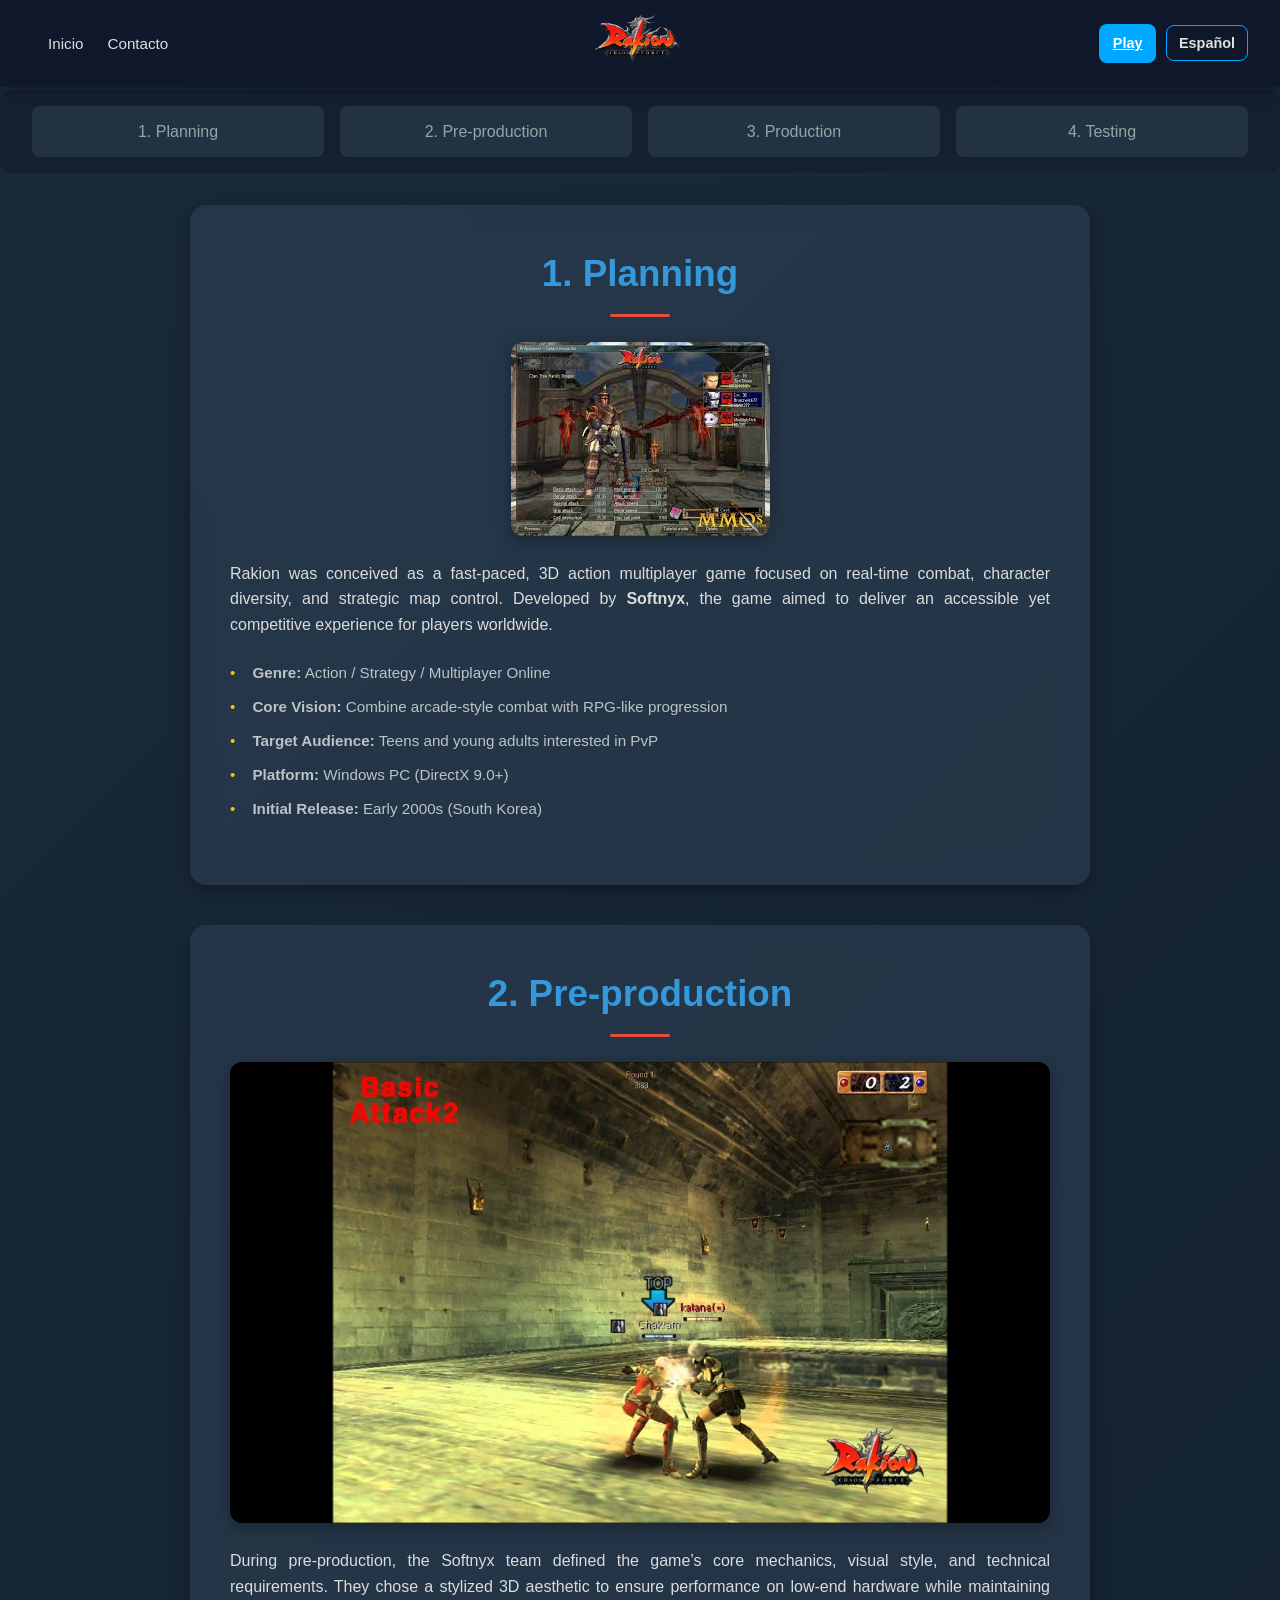
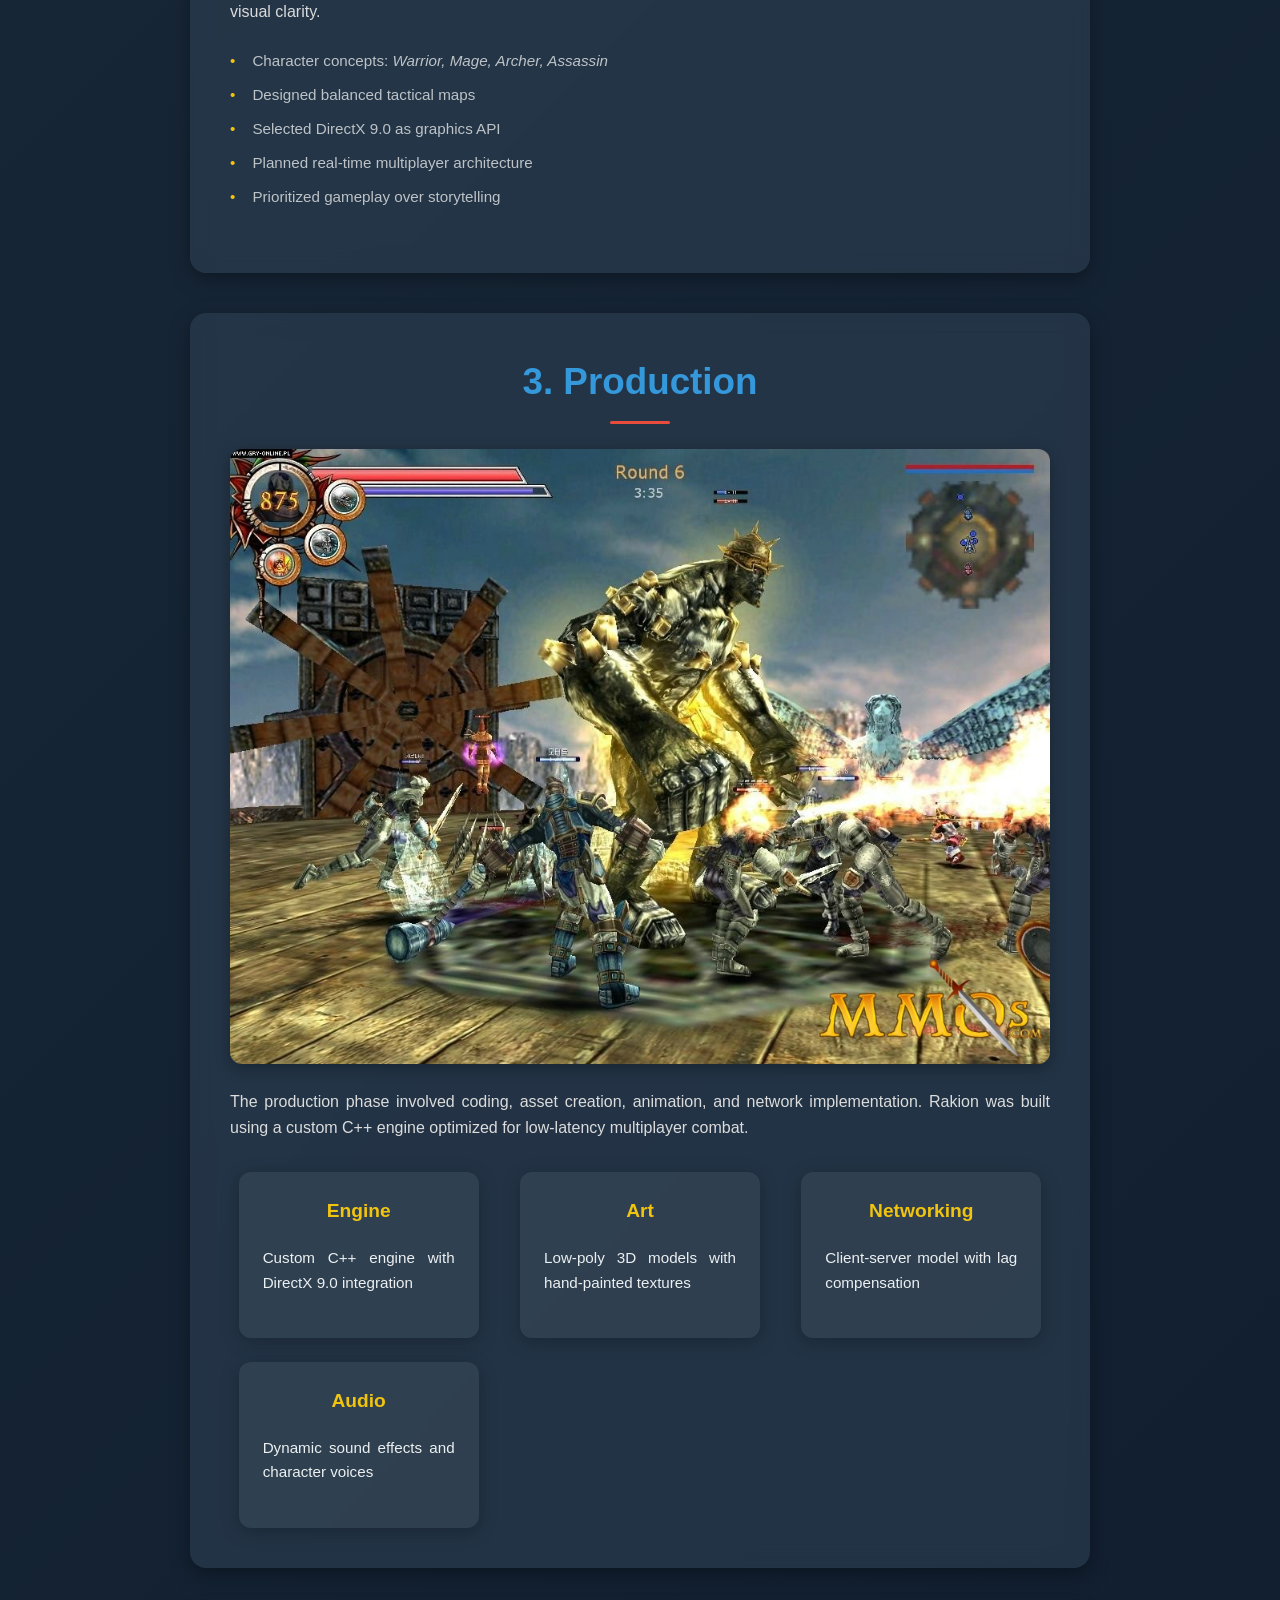
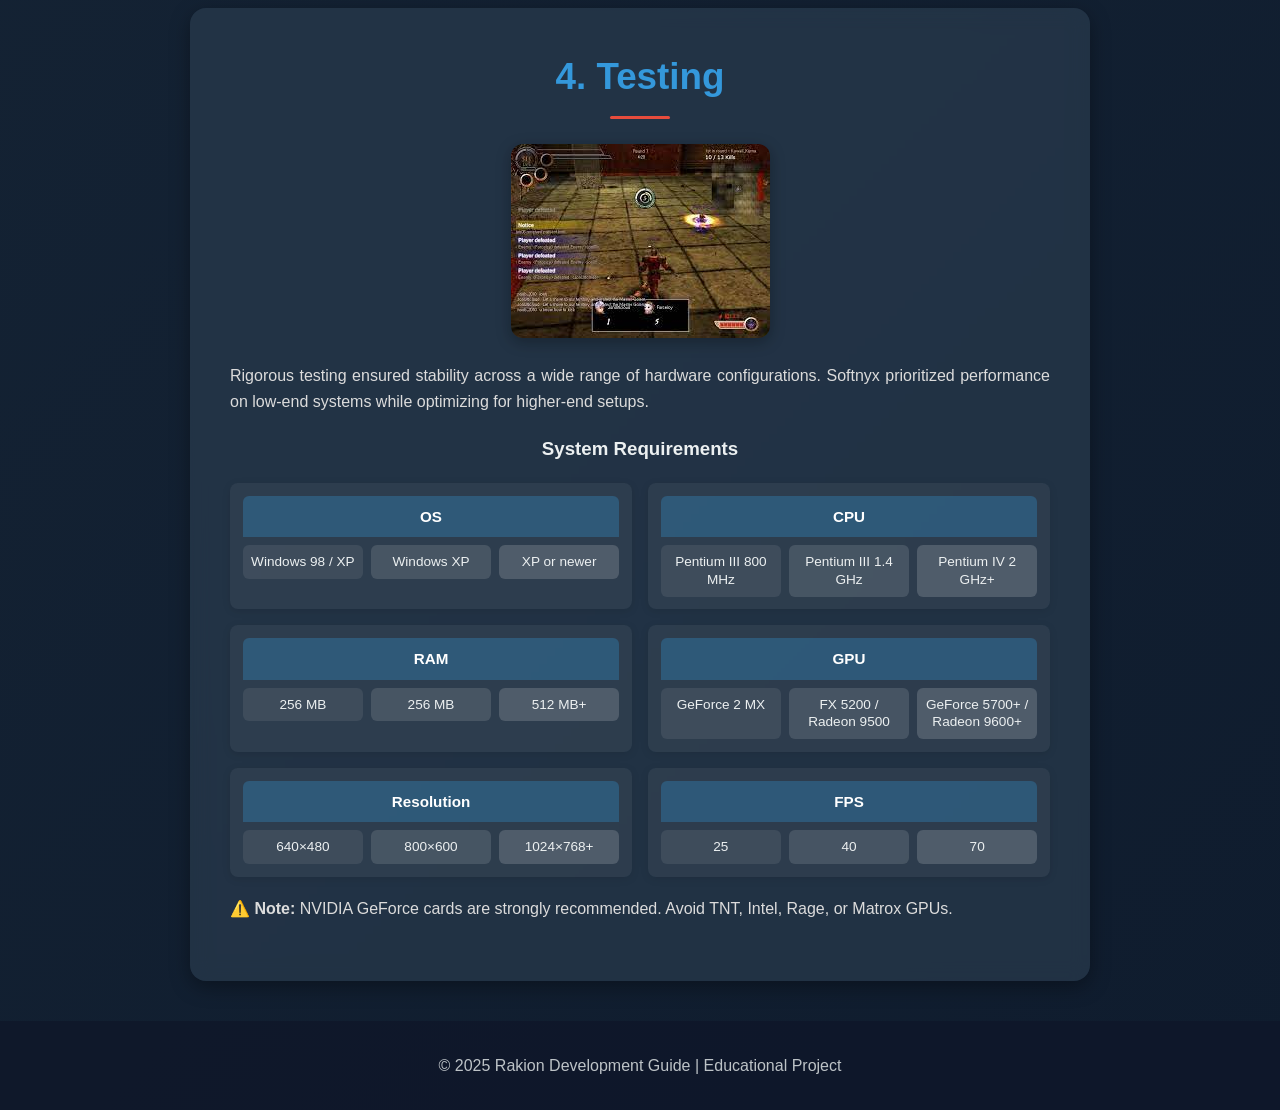
==== commit 5d4d97e1: "Resposive" ====
--- a/index.html
+++ b/index.html
@@ -94,24 +94,81 @@
       </p>
 
       <h3 id="sysreq-title">System Requirements</h3>
-      <table class="system-table">
-        <thead>
-          <tr>
-            <th id="col-component">Component</th>
-            <th id="col-min">Minimum</th>
-            <th id="col-rec">Recommended</th>
-            <th id="col-opt">Optimal</th>
-          </tr>
-        </thead>
-        <tbody>
-          <tr><td>OS</td><td>Windows 98 / XP</td><td>Windows XP</td><td>XP or newer</td></tr>
-          <tr><td>CPU</td><td>Pentium III 800 MHz</td><td>Pentium III 1.4 GHz</td><td>Pentium IV 2 GHz+</td></tr>
-          <tr><td>RAM</td><td>256 MB</td><td>256 MB</td><td>512 MB+</td></tr>
-          <tr><td>GPU</td><td>GeForce 2 MX</td><td>FX 5200 / Radeon 9500</td><td>GeForce 5700+ / Radeon 9600+</td></tr>
-          <tr><td>Resolution</td><td>640×480</td><td>800×600</td><td>1024×768+</td></tr>
-          <tr><td>FPS</td><td>25</td><td>40</td><td>70</td></tr>
-        </tbody>
-      </table>
+
+      <!-- Nueva estructura de requisitos para mejor responsividad -->
+      <div class="system-requirements-grid">
+        <!-- OS -->
+        <div class="req-item">
+          <div class="req-header">
+            <span class="req-label" id="col-component">OS</span>
+          </div>
+          <div class="req-values">
+            <div class="req-value" id="os-min">Windows 98 / XP</div>
+            <div class="req-value" id="os-rec">Windows XP</div>
+            <div class="req-value" id="os-opt">XP or newer</div>
+          </div>
+        </div>
+
+        <!-- CPU -->
+        <div class="req-item">
+          <div class="req-header">
+            <span class="req-label">CPU</span>
+          </div>
+          <div class="req-values">
+            <div class="req-value" id="cpu-min">Pentium III 800 MHz</div>
+            <div class="req-value" id="cpu-rec">Pentium III 1.4 GHz</div>
+            <div class="req-value" id="cpu-opt">Pentium IV 2 GHz+</div>
+          </div>
+        </div>
+
+        <!-- RAM -->
+        <div class="req-item">
+          <div class="req-header">
+            <span class="req-label">RAM</span>
+          </div>
+          <div class="req-values">
+            <div class="req-value" id="ram-min">256 MB</div>
+            <div class="req-value" id="ram-rec">256 MB</div>
+            <div class="req-value" id="ram-opt">512 MB+</div>
+          </div>
+        </div>
+
+        <!-- GPU -->
+        <div class="req-item">
+          <div class="req-header">
+            <span class="req-label">GPU</span>
+          </div>
+          <div class="req-values">
+            <div class="req-value" id="gpu-min">GeForce 2 MX</div>
+            <div class="req-value" id="gpu-rec">FX 5200 / Radeon 9500</div>
+            <div class="req-value" id="gpu-opt">GeForce 5700+ / Radeon 9600+</div>
+          </div>
+        </div>
+
+        <!-- Resolution -->
+        <div class="req-item">
+          <div class="req-header">
+            <span class="req-label">Resolution</span>
+          </div>
+          <div class="req-values">
+            <div class="req-value" id="res-min">640×480</div>
+            <div class="req-value" id="res-rec">800×600</div>
+            <div class="req-value" id="res-opt">1024×768+</div>
+          </div>
+        </div>
+
+        <!-- FPS -->
+        <div class="req-item">
+          <div class="req-header">
+            <span class="req-label">FPS</span>
+          </div>
+          <div class="req-values">
+            <div class="req-value" id="fps-min">25</div>
+            <div class="req-value" id="fps-rec">40</div>
+            <div class="req-value" id="fps-opt">70</div>
+          </div>
+        </div>
+      </div>
 
       <p id="note-text">
         ⚠️ <strong>Note:</strong> NVIDIA GeForce cards are strongly recommended. Avoid TNT, Intel, Rage, or Matrox GPUs.
@@ -155,4 +212,4 @@
   <!-- Traductor -->
   <script src="js/nuevo.js" defer></script>
 </body>
-</html>
+</html>
--- a/css/nav.css
+++ b/css/nav.css
@@ -10,25 +10,32 @@
     width: 100%;
     z-index: 1000;
     box-shadow: 0 2px 15px rgba(0, 0, 0, 0.4);
+    flex-wrap: wrap; /* Permite que el contenido se envuelva si es necesario */
+    min-height: 70px; /* Asegura una altura mínima */
 }
 
 .logo img {
-    height: 65px;
+    height: 60px; /* Ajuste de tamaño del logo */
     width: auto;
 }
 
 .nav-links {
     display: flex;
-    gap: 2rem;
+    gap: 1.5rem; /* Reduce el espacio entre enlaces */
     list-style: none;
+    margin: 0 1rem; /* Margen lateral */
+    flex-wrap: wrap; /* Permite que los enlaces se envuelvan si no caben */
+    justify-content: center; /* Centra los enlaces si se envuelven */
+    flex-grow: 1; /* Intenta ocupar espacio disponible */
 }
 
 .nav-links a {
     color: #e0e0e0;
     text-decoration: none;
     font-weight: 500;
-    font-size: 1rem;
+    font-size: 0.95rem; /* Ligeramente más pequeño */
     transition: color 0.3s ease;
+    white-space: nowrap; /* Evita que se rompa la línea en enlaces */
 }
 
 .nav-links a:hover {
@@ -38,18 +45,21 @@
 .nav-right {
     display: flex;
     align-items: center;
-    gap: 0.8rem;
+    gap: 0.6rem; /* Reduce espacio entre botones */
+    flex-shrink: 0; /* No se contrae */
 }
 
 .btn-jugar {
     background-color: #00a8ff;
     color: #fff;
-    padding: 8px 18px;
+    padding: 8px 14px; /* Ajuste de padding */
     border: none;
     border-radius: 8px;
     font-weight: 600;
     cursor: pointer;
     transition: background 0.3s ease, transform 0.3s ease;
+    font-size: 0.9rem; /* Ajuste de tamaño de fuente */
+    min-height: 36px; /* Asegura altura mínima para toque */
 }
 
 .btn-jugar:hover {
@@ -63,11 +73,13 @@
     background: transparent;
     border: 1.5px solid #00a8ff;
     color: #e0e0e0;
-    padding: 8px 14px;
+    padding: 8px 12px; /* Ajuste de padding */
     border-radius: 8px;
     font-weight: 600;
     cursor: pointer;
     transition: all 0.3s ease;
+    font-size: 0.9rem; /* Ajuste de tamaño de fuente */
+    min-height: 36px; /* Asegura altura mínima para toque */
 }
 
 .btn-lang:hover {
@@ -78,3 +90,105 @@
 body {
     padding-top: 90px;
 }
+
+/* Ajuste para móviles medianos */
+@media (max-width: 768px) {
+    .navbar {
+        padding: 0.5rem 1rem;
+    }
+
+    .logo img {
+        height: 55px;
+    }
+
+    .nav-links {
+        gap: 1rem; /* Reduce espacio entre enlaces */
+        font-size: 0.9rem; /* Reduce tamaño de fuente */
+    }
+
+    .nav-links a {
+        font-size: 0.9rem;
+    }
+
+    .nav-right {
+        gap: 0.5rem; /* Reduce espacio entre botones */
+    }
+
+    .btn-jugar, .btn-lang {
+        padding: 7px 11px; /* Ajuste de padding */
+        font-size: 0.85rem; /* Reduce tamaño de fuente */
+    }
+}
+
+/* Ajuste para móviles pequeños */
+@media (max-width: 480px) {
+    .navbar {
+        padding: 0.4rem 0.8rem;
+        min-height: 65px; /* Ajuste de altura mínima */
+    }
+
+    .logo img {
+        height: 50px; /* Ajuste de tamaño del logo */
+    }
+
+    .nav-links {
+        gap: 0.8rem; /* Reduce espacio entre enlaces */
+        margin: 0 0.5rem; /* Reduce margen lateral */
+        flex-direction: row; /* Mantiene en fila, pero se envuelve */
+        justify-content: center; /* Centra si hay envoltura */
+        flex-wrap: wrap; /* Permite envoltura */
+        order: 1; /* Coloca los enlaces en el medio */
+        width: 100%; /* Ocupa el ancho completo si se envuelve */
+    }
+
+    .nav-links a {
+        font-size: 0.85rem; /* Reduce tamaño de fuente */
+        padding: 0.2rem 0.4rem; /* Pequeño padding interno */
+    }
+
+    .logo {
+        order: 0; /* Coloca el logo primero */
+    }
+
+    .nav-right {
+        order: 2; /* Coloca los botones al final */
+        gap: 0.4rem; /* Reduce espacio entre botones */
+        margin-left: auto; /* Empuja a la derecha si hay espacio */
+    }
+
+    .btn-jugar, .btn-lang {
+        padding: 6px 9px; /* Ajuste de padding */
+        font-size: 0.8rem; /* Reduce tamaño de fuente */
+    }
+}
+
+/* Ajuste para dispositivos muy pequeños */
+@media (max-width: 360px) {
+    .navbar {
+        padding: 0.3rem 0.6rem;
+        min-height: 60px; /* Ajuste de altura mínima */
+    }
+
+    .logo img {
+        height: 45px; /* Ajuste de tamaño del logo */
+    }
+
+    .nav-links {
+        gap: 0.6rem; /* Reduce espacio entre enlaces */
+        margin: 0 0.3rem; /* Reduce margen lateral */
+    }
+
+    .nav-links a {
+        font-size: 0.8rem; /* Reduce tamaño de fuente */
+        padding: 0.1rem 0.3rem; /* Pequeño padding interno */
+    }
+
+    .nav-right {
+        gap: 0.3rem; /* Reduce espacio entre botones */
+    }
+
+    .btn-jugar, .btn-lang {
+        padding: 5px 7px; /* Ajuste de padding */
+        font-size: 0.75rem; /* Reduce tamaño de fuente */
+    }
+}
--- a/css/style.css
+++ b/css/style.css
@@ -23,16 +23,19 @@
     border-radius: 12px;
     padding: 1rem 2rem;
     margin-bottom: 2rem;
+    flex-wrap: wrap; /* Permite que los items se envuelvan si es necesario */
 }
 
 .timeline .step {
-    flex: 1;
+    flex: 1; /* Intenta distribuir espacio equitativamente */
     text-align: center;
     background: rgba(44, 62, 80, 0.6);
     padding: 0.8rem;
     border-radius: 8px;
     color: #95a5a6;
     transition: all 0.3s;
+    min-width: 120px; /* Ancho mínimo para evitar que se compriman demasiado */
+    font-size: 1rem; /* Tamaño base */
 }
 
 .timeline .step.active, 
@@ -89,8 +92,7 @@
 .section-image {
     display: block;
     margin: 25px auto;
-    max-width: 600px;
-    width: 90%;
+    max-width: 100%; /* Asegura que la imagen no exceda el contenedor */
     height: auto;
     border-radius: 12px;
     box-shadow: 0 4px 15px rgba(0, 0, 0, 0.3);
@@ -117,7 +119,7 @@
     font-size: 1rem;
     color: #dcdcdc;
     margin: 1.2rem 0;
-    text-align: justify;
+    text-align: justify; /* Justificado para escritorio */
 }
 
 section ul {
@@ -179,27 +181,72 @@
     font-size: 0.95rem;
 }
 
-/* === TABLAS === */
-.system-table {
-    width: 100%;
-    border-collapse: collapse;
+/* === NUEVA ESTRUCTURA DE REQUISITOS DEL SISTEMA === */
+.system-requirements-grid {
+    display: grid;
+    grid-template-columns: repeat(auto-fit, minmax(280px, 1fr));
+    gap: 1rem;
     margin-top: 1.2rem;
-    font-size: 0.95rem;
-}
-
-.system-table th, .system-table td {
-    border: 1px solid rgba(255, 255, 255, 0.15);
+}
+
+.req-item {
+    background: rgba(255, 255, 255, 0.05);
+    border-radius: 8px;
     padding: 0.8rem;
-    text-align: center;
-}
-
-.system-table th {
+    box-shadow: 0 2px 8px rgba(0, 0, 0, 0.1);
+    transition: transform 0.2s ease;
+}
+
+.req-item:hover {
+    transform: translateY(-2px);
+    box-shadow: 0 4px 12px rgba(0, 0, 0, 0.15);
+}
+
+.req-header {
     background: rgba(52, 152, 219, 0.3);
     color: #fff;
-}
-
-.system-table tr:nth-child(even) {
-    background: rgba(255, 255, 255, 0.05);
+    padding: 0.5rem;
+    border-radius: 6px 6px 0 0;
+    margin-bottom: 0.5rem;
+    text-align: center;
+}
+
+.req-label {
+    font-weight: bold;
+    font-size: 0.95rem;
+}
+
+.req-values {
+    display: flex;
+    justify-content: space-between;
+    gap: 0.5rem;
+    flex-wrap: wrap;
+}
+
+.req-value {
+    flex: 1;
+    min-width: 80px;
+    background: rgba(255, 255, 255, 0.08);
+    padding: 0.5rem;
+    border-radius: 6px;
+    text-align: center;
+    font-size: 0.85rem;
+    line-height: 1.3;
+}
+
+/* Estilos para la columna "Mínimo" */
+.req-value:nth-child(1) {
+    background: rgba(255, 255, 255, 0.08);
+}
+
+/* Estilos para la columna "Recomendado" */
+.req-value:nth-child(2) {
+    background: rgba(255, 255, 255, 0.12);
+}
+
+/* Estilos para la columna "Óptimo" */
+.req-value:nth-child(3) {
+    background: rgba(255, 255, 255, 0.16);
 }
 
 /* === CUADRO DE RESUMEN === */
@@ -235,27 +282,126 @@
 }
 
 /* === RESPONSIVE === */
+/* Dispositivos medianos */
 @media (max-width: 768px) {
     section {
-        padding: 1.5rem;
+        padding: 1.8rem 1.5rem; /* Ajuste de padding */
+    }
+
+    section h2 {
+        font-size: 1.9rem; /* Ajuste de tamaño de título */
+    }
+
+    .card-grid {
+        grid-template-columns: 1fr 1fr; /* Dos columnas en móviles medianos */
+        gap: 1.2rem; /* Ajuste de espacio */
+    }
+
+    /* Ajuste de texto */
+    section p {
+        font-size: 1.05rem; /* Ligeramente más grande */
+        text-align: left; /* Alineación izquierda para móviles */
+    }
+
+    /* Ajuste del timeline */
+    .timeline {
+        padding: 0.8rem 1rem;
+        gap: 0.5rem; /* Menos espacio entre pasos */
+    }
+    .timeline .step {
+        padding: 0.6rem 0.4rem;
+        font-size: 0.9rem;
+        min-width: 100px; /* Ancho mínimo reducido */
+        flex: 1 1 auto; /* Flexibilidad */
+    }
+
+    /* Ajuste de la nueva estructura de requisitos */
+    .system-requirements-grid {
+        grid-template-columns: 1fr; /* Una sola columna en móviles medianos */
+        gap: 0.8rem;
+    }
+
+    .req-values {
+        flex-direction: column;
+        gap: 0.3rem;
+    }
+
+    .req-value {
+        min-width: auto;
+        width: 100%;
+        font-size: 0.8rem;
+    }
+}
+
+/* Dispositivos pequeños */
+@media (max-width: 480px) {
+    section {
+        padding: 1.5rem 1.2rem; /* Ajuste de padding */
     }
 
     .section-image {
-        max-width: 95%;
+        max-width: 100%; /* Asegura que la imagen use el 100% del contenedor */
     }
 
     section h2 {
-        font-size: 1.8rem;
+        font-size: 1.7rem; /* Ajuste de tamaño de título */
     }
 
     .card-grid {
-        grid-template-columns: 1fr 1fr;
-        gap: 1rem;
-    }
-}
-
-@media (max-width: 480px) {
-    .card-grid {
-        grid-template-columns: 1fr;
-    }
-}
+        grid-template-columns: 1fr; /* Una columna en móviles pequeños */
+        gap: 1rem; /* Ajuste de espacio */
+    }
+
+    /* Ajuste de texto */
+    section p {
+        font-size: 1rem; /* Ajuste de tamaño de fuente */
+    }
+
+    /* Ajuste del timeline */
+    .timeline {
+        flex-direction: column; /* Apila los pasos verticalmente */
+        gap: 0.4rem; /* Menos espacio entre pasos */
+    }
+    .timeline .step {
+        padding: 0.7rem 0.5rem; /* Ajuste de padding */
+        font-size: 0.95rem; /* Ajuste de tamaño de fuente */
+        min-width: auto; /* Ignora el ancho mínimo */
+        flex: 1 1 100%; /* Ocupa el 100% del ancho */
+    }
+
+    /* Ajuste de la nueva estructura de requisitos */
+    .system-requirements-grid {
+        grid-template-columns: 1fr; /* Una sola columna en móviles pequeños */
+        gap: 0.6rem;
+    }
+
+    .req-header {
+        padding: 0.4rem;
+        font-size: 0.9rem;
+    }
+
+    .req-value {
+        font-size: 0.75rem;
+        padding: 0.4rem;
+    }
+}
+
+/* Dispositivos muy pequeños (Ej: 320px) */
+@media (max-width: 360px) {
+    section {
+        padding: 1.2rem 1rem;
+    }
+
+    section h2 {
+        font-size: 1.6rem;
+    }
+
+    .timeline .step {
+        font-size: 0.85rem;
+        padding: 0.6rem 0.4rem;
+    }
+
+    .req-value {
+        font-size: 0.7rem;
+    }
+}
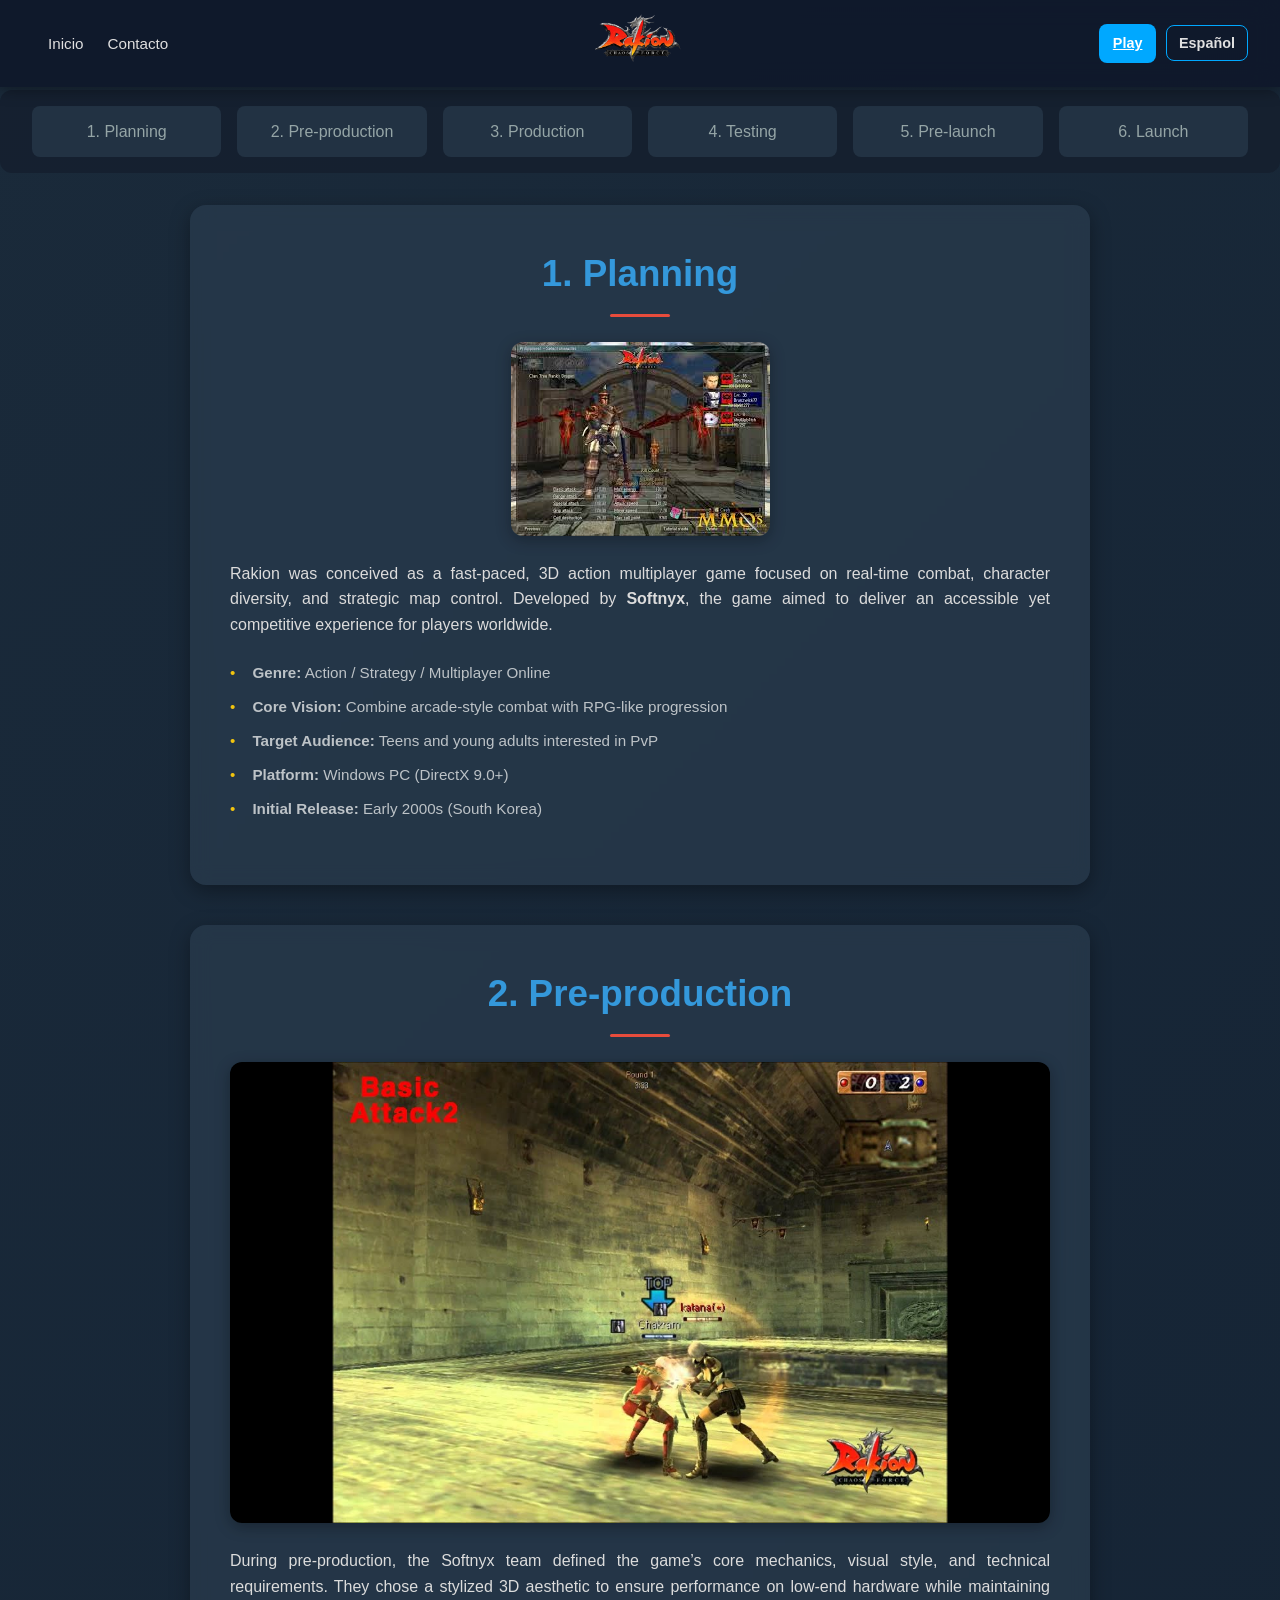
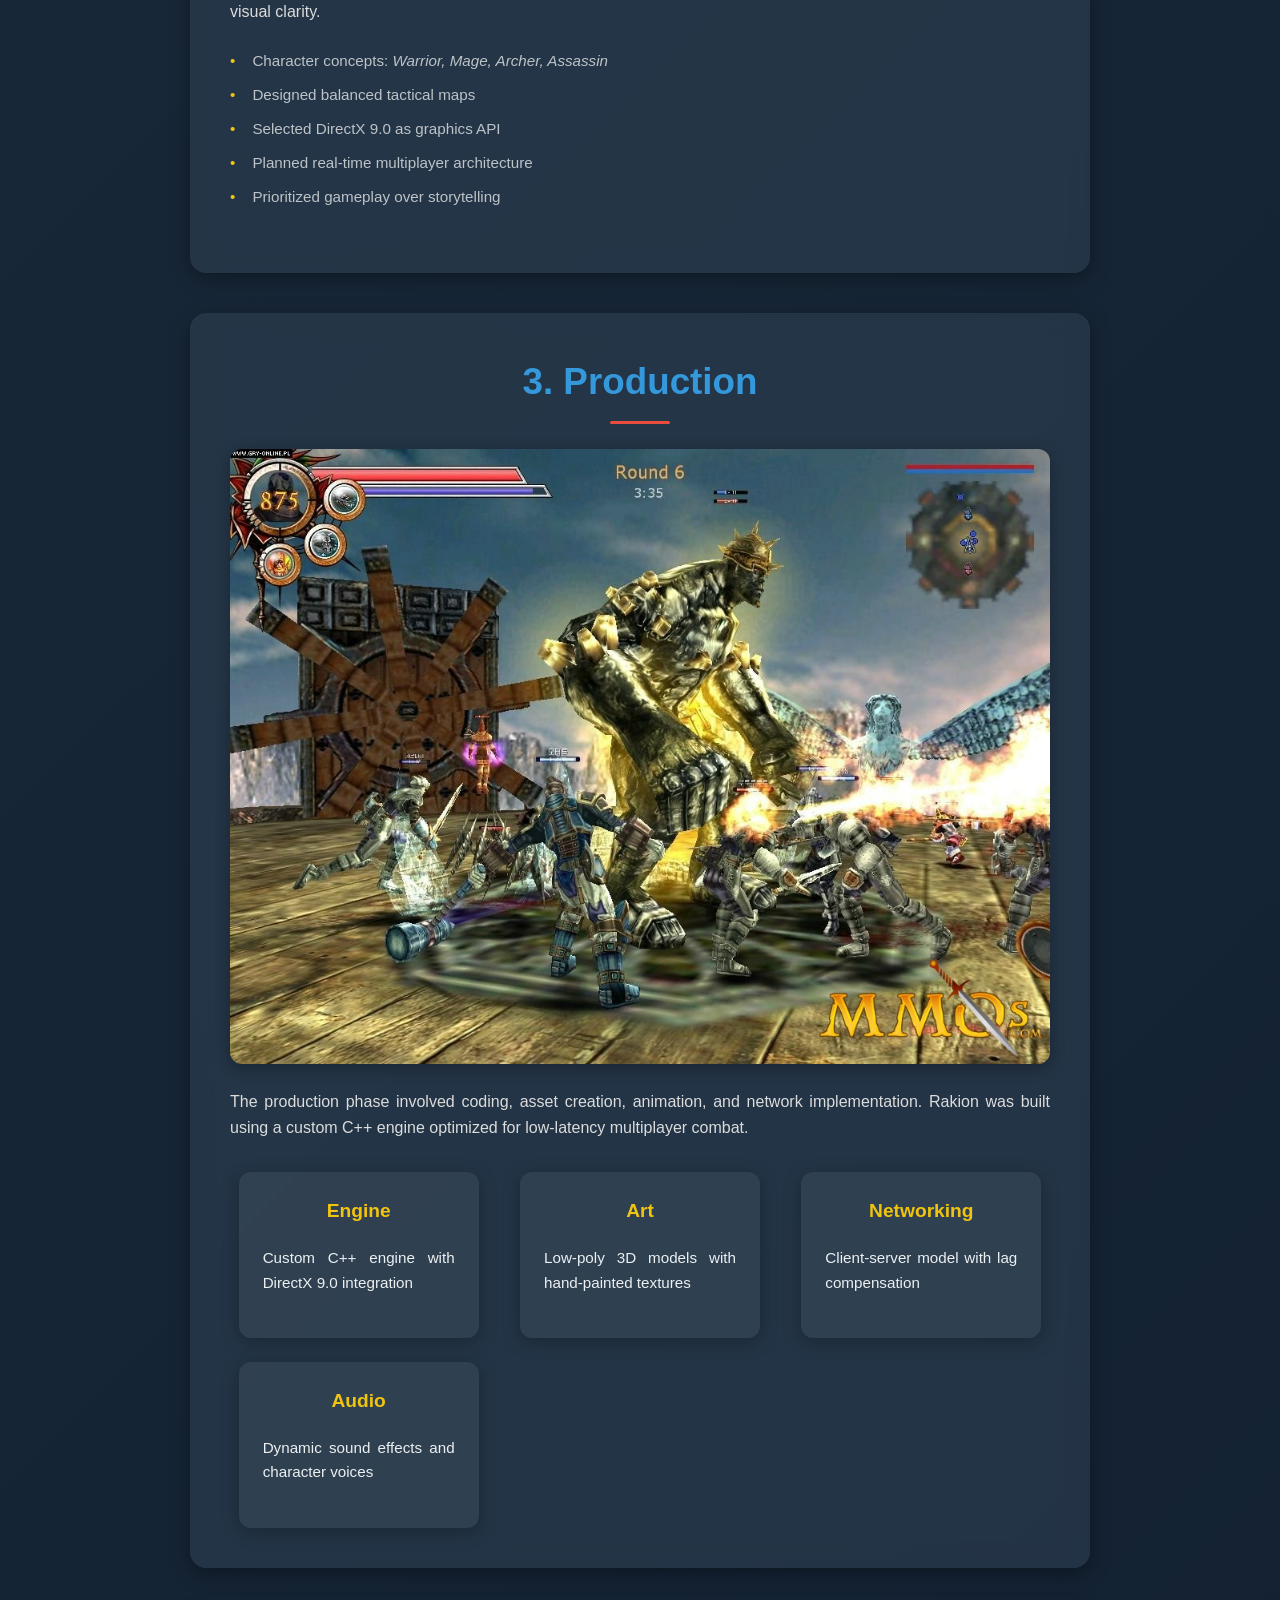
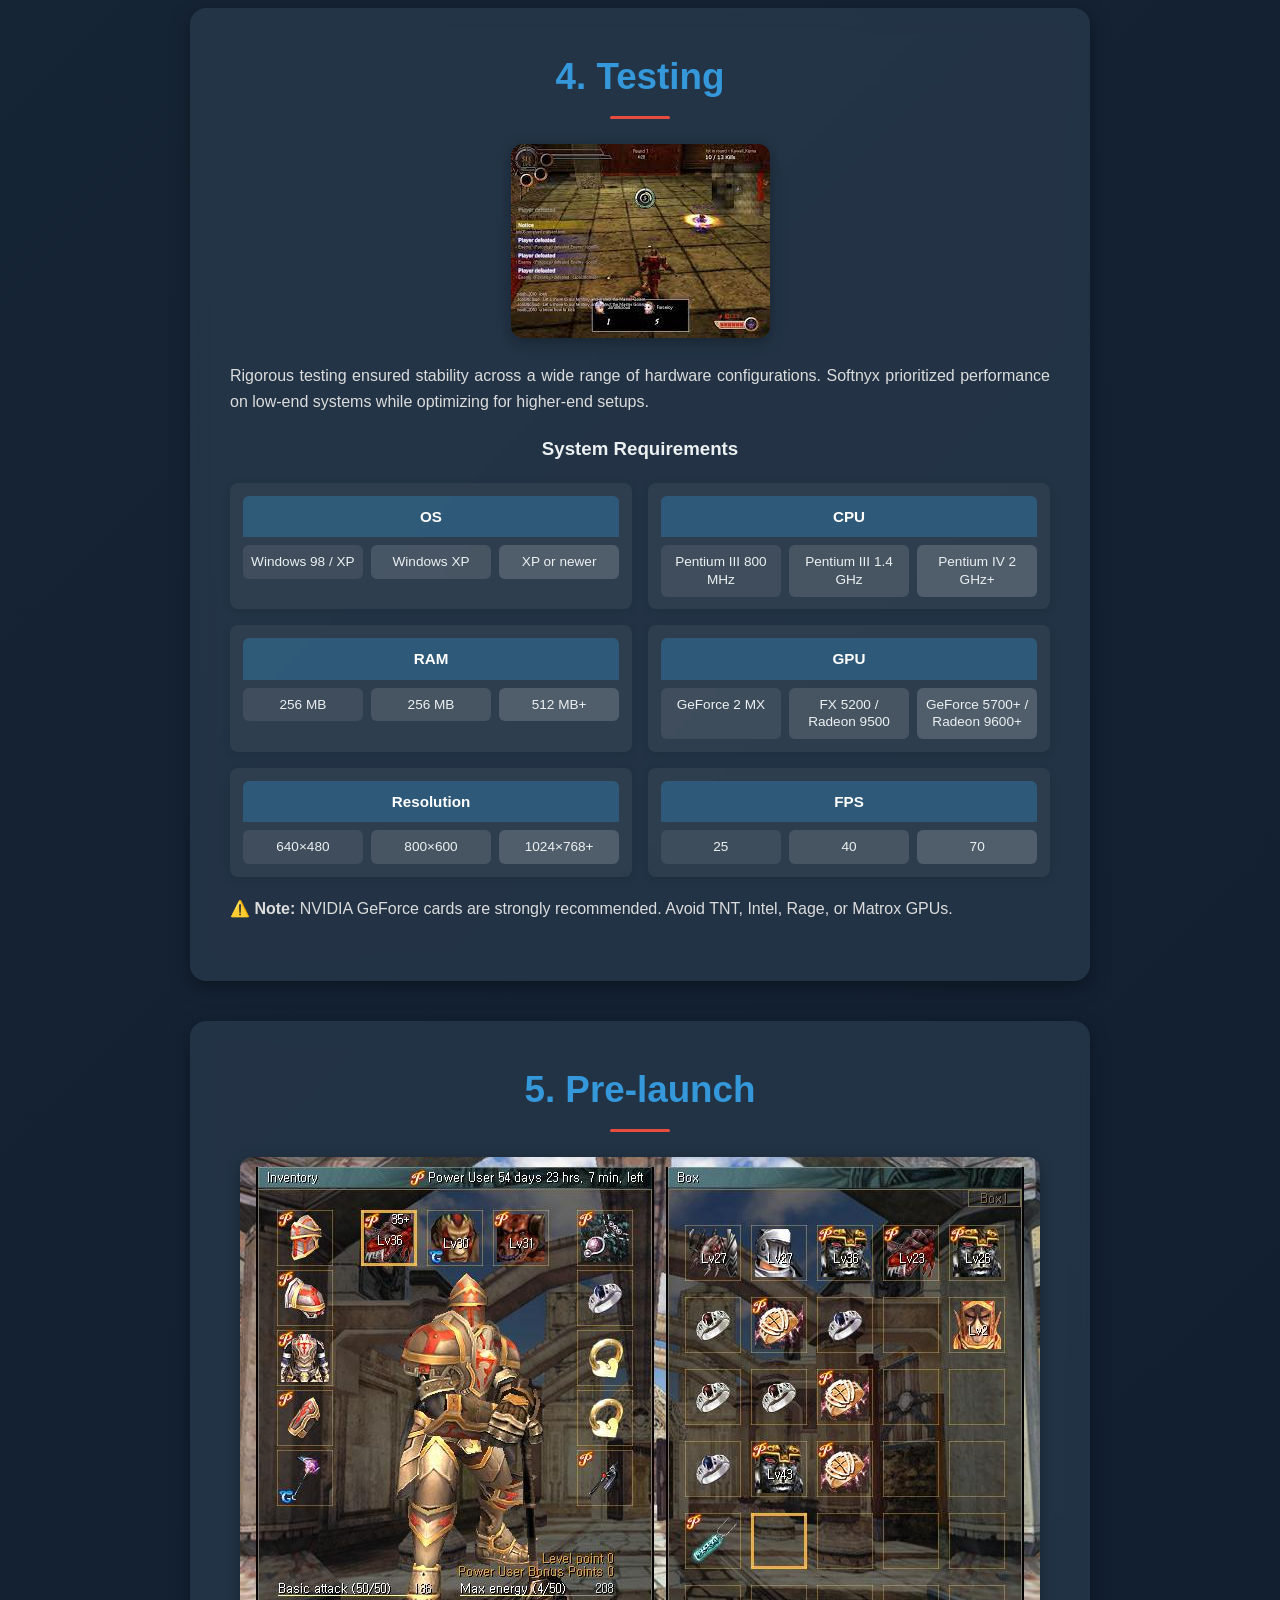
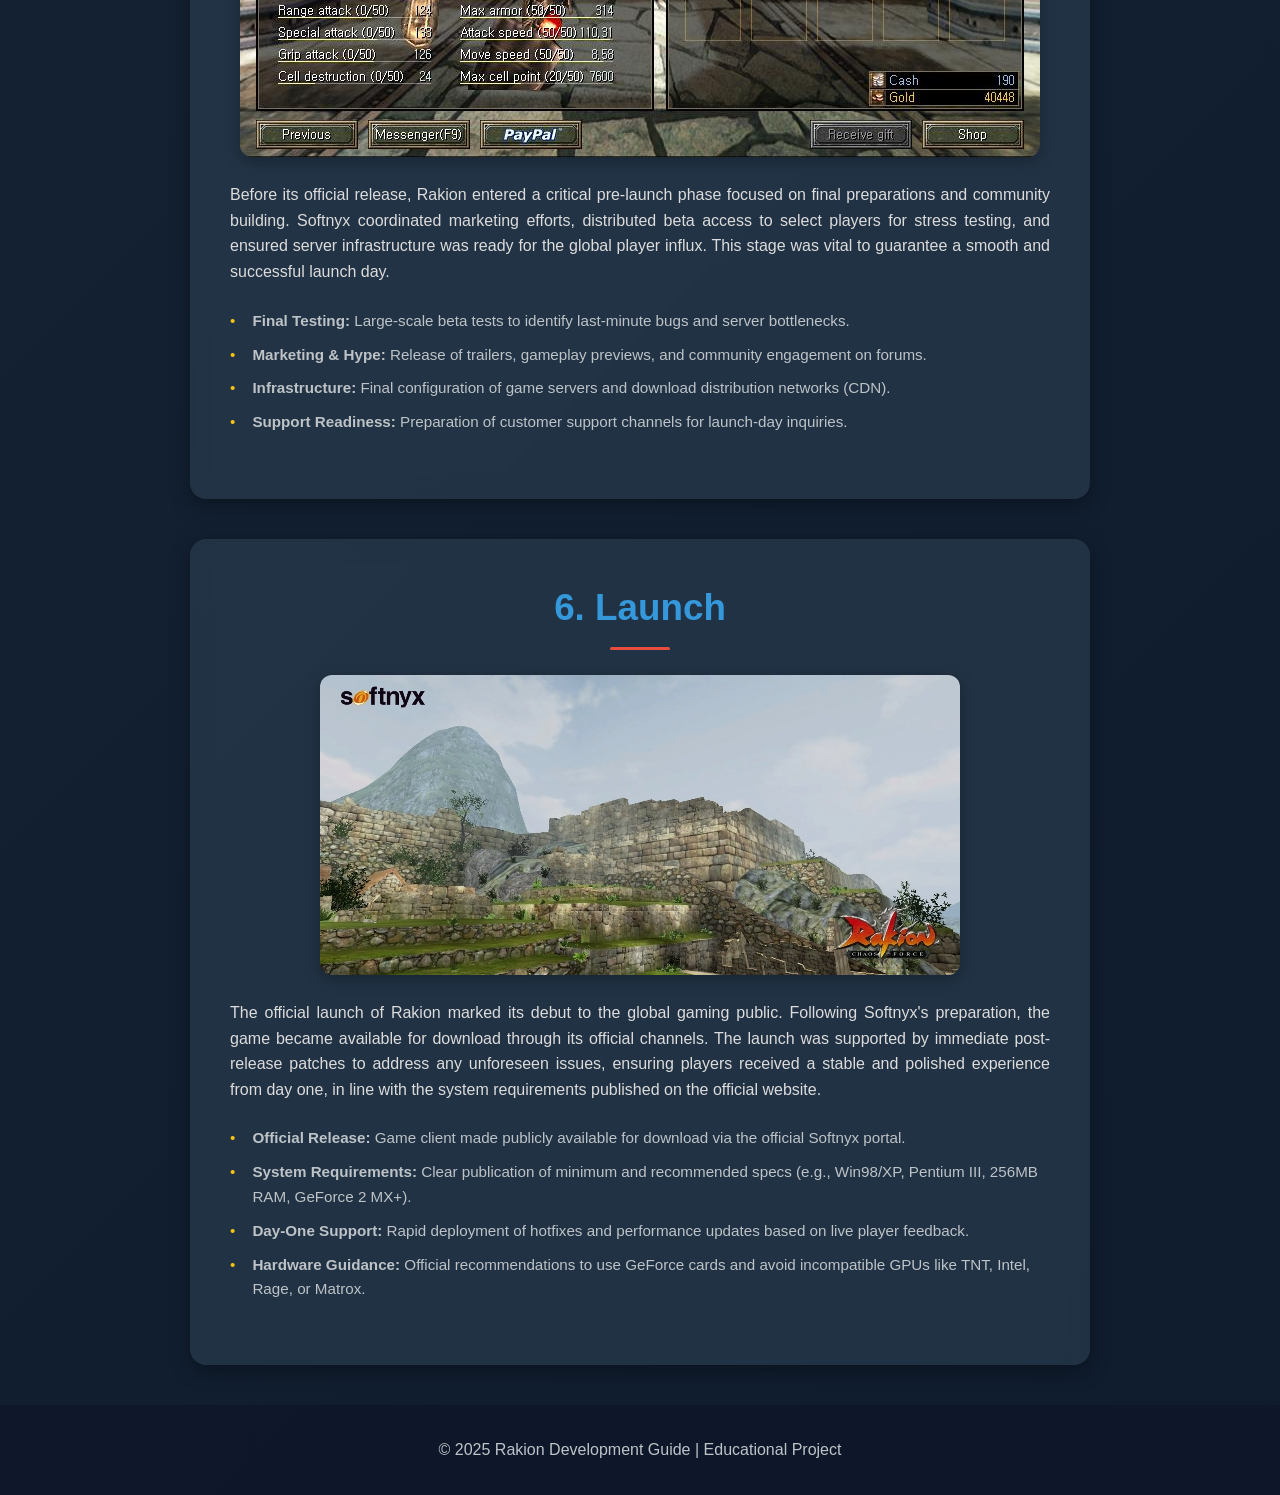
==== commit fcf0ead0: "Prelaunch-launch" ====
--- a/index.html
+++ b/index.html
@@ -18,6 +18,8 @@
       <div class="step" data-target="#pre-production">2. Pre-production</div>
       <div class="step" data-target="#production">3. Production</div>
       <div class="step" data-target="#testing">4. Testing</div>
+      <div class="step" data-target="#pre-launch">5. Pre-launch</div>
+      <div class="step" data-target="#launch">6. Launch</div>
     </div>
 
     <!-- 1. PLANNING -->
@@ -173,6 +175,35 @@
       <p id="note-text">
         ⚠️ <strong>Note:</strong> NVIDIA GeForce cards are strongly recommended. Avoid TNT, Intel, Rage, or Matrox GPUs.
       </p>
+    </section>
+        <!-- 5. PRE-LAUNCH -->
+    <section id="pre-launch">
+      <h2 id="prelaunch-title">5. Pre-launch</h2>
+      <img src="images/prelauch.jpg" alt="Rakion Pre-launch Phase" class="section-image">
+      <p id="prelaunch-text">
+        Before its official release, Rakion entered a critical pre-launch phase focused on final preparations and community building. Softnyx coordinated marketing efforts, distributed beta access to select players for stress testing, and ensured server infrastructure was ready for the global player influx. This stage was vital to guarantee a smooth and successful launch day.
+      </p>
+      <ul>
+        <li id="prelaunch-1"><strong>Final Testing:</strong> Large-scale beta tests to identify last-minute bugs and server bottlenecks.</li>
+        <li id="prelaunch-2"><strong>Marketing & Hype:</strong> Release of trailers, gameplay previews, and community engagement on forums.</li>
+        <li id="prelaunch-3"><strong>Infrastructure:</strong> Final configuration of game servers and download distribution networks (CDN).</li>
+        <li id="prelaunch-4"><strong>Support Readiness:</strong> Preparation of customer support channels for launch-day inquiries.</li>
+      </ul>
+    </section>
+
+    <!-- 6. LAUNCH -->
+    <section id="launch">
+      <h2 id="launch-title">6. Launch</h2>
+      <img src="images/Rakion_Mapa1.jpg" alt="Rakion Launch Day" class="section-image">
+      <p id="launch-text">
+        The official launch of Rakion marked its debut to the global gaming public. Following Softnyx's preparation, the game became available for download through its official channels. The launch was supported by immediate post-release patches to address any unforeseen issues, ensuring players received a stable and polished experience from day one, in line with the system requirements published on the official website.
+      </p>
+      <ul>
+        <li id="launch-1"><strong>Official Release:</strong> Game client made publicly available for download via the official Softnyx portal.</li>
+        <li id="launch-2"><strong>System Requirements:</strong> Clear publication of minimum and recommended specs (e.g., Win98/XP, Pentium III, 256MB RAM, GeForce 2 MX+).</li>
+        <li id="launch-3"><strong>Day-One Support:</strong> Rapid deployment of hotfixes and performance updates based on live player feedback.</li>
+        <li id="launch-4"><strong>Hardware Guidance:</strong> Official recommendations to use GeForce cards and avoid incompatible GPUs like TNT, Intel, Rage, or Matrox.</li>
+      </ul>
     </section>
   </main>
 
